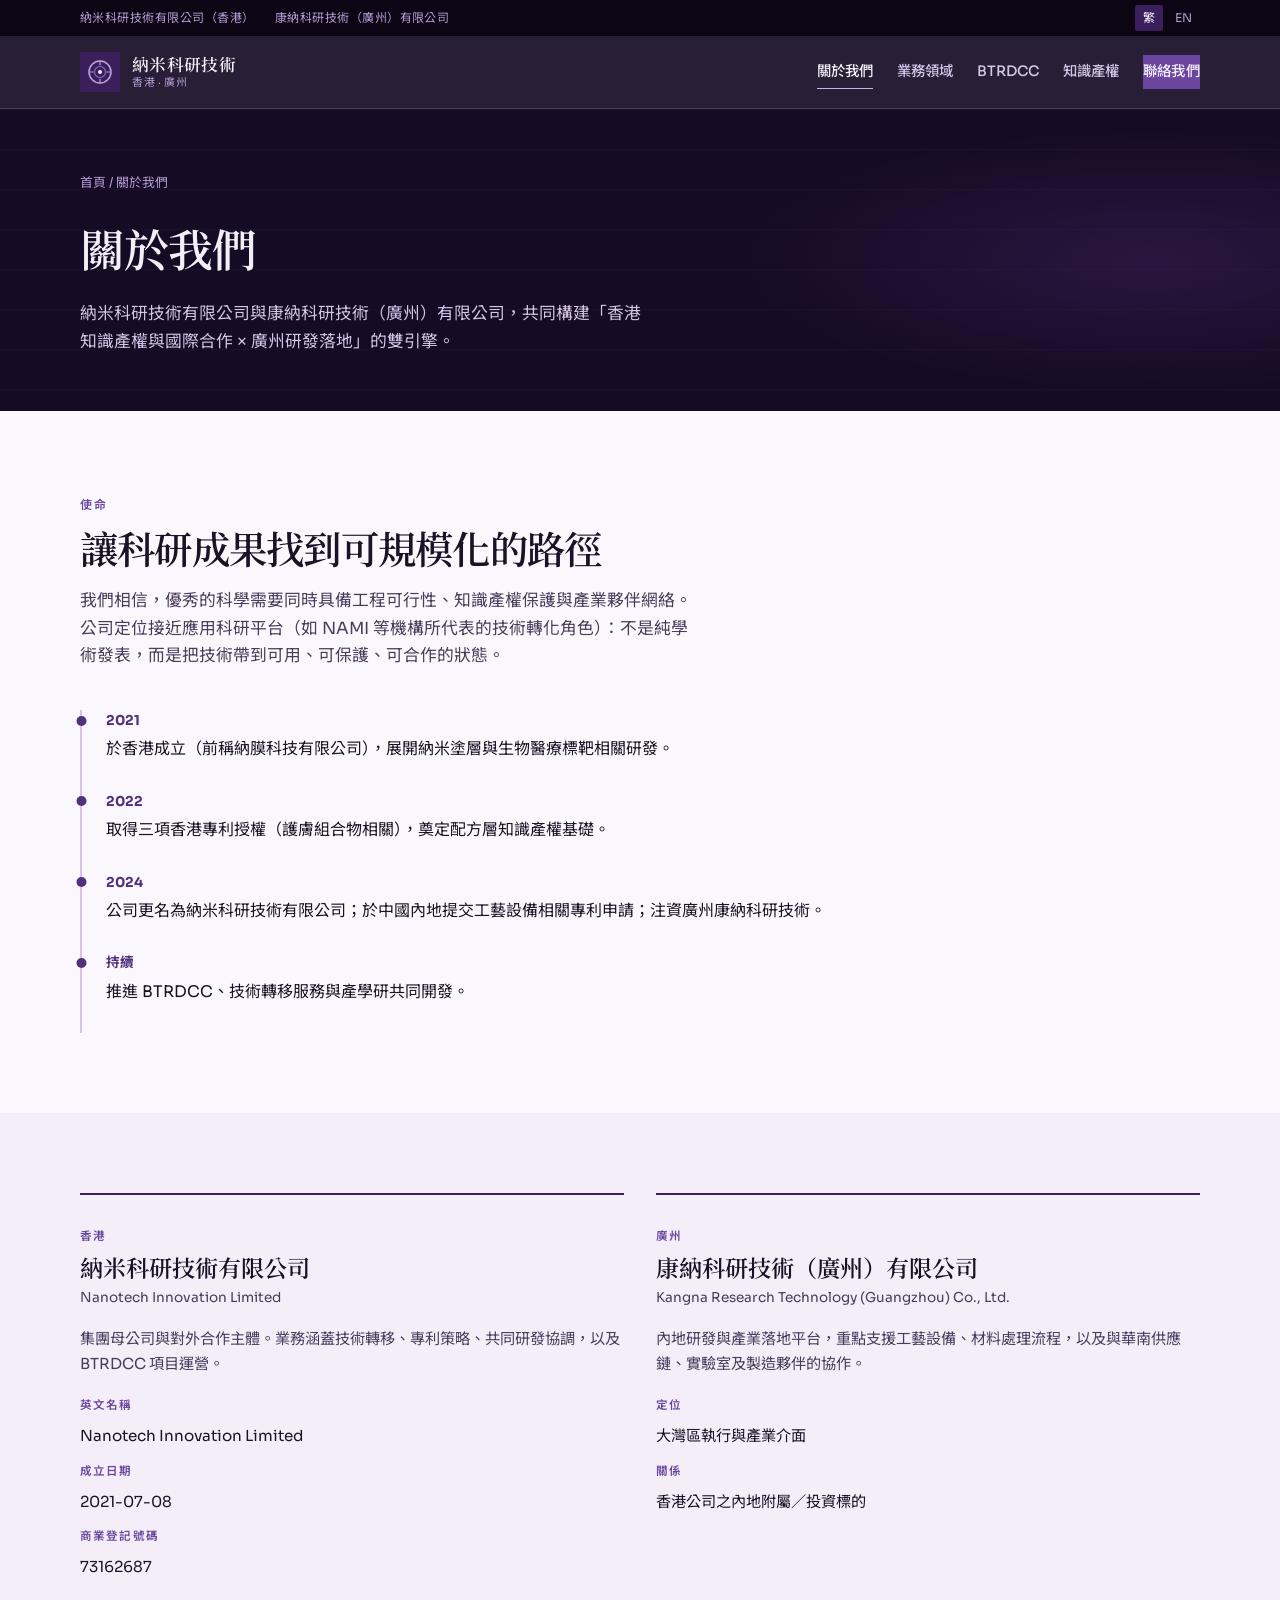
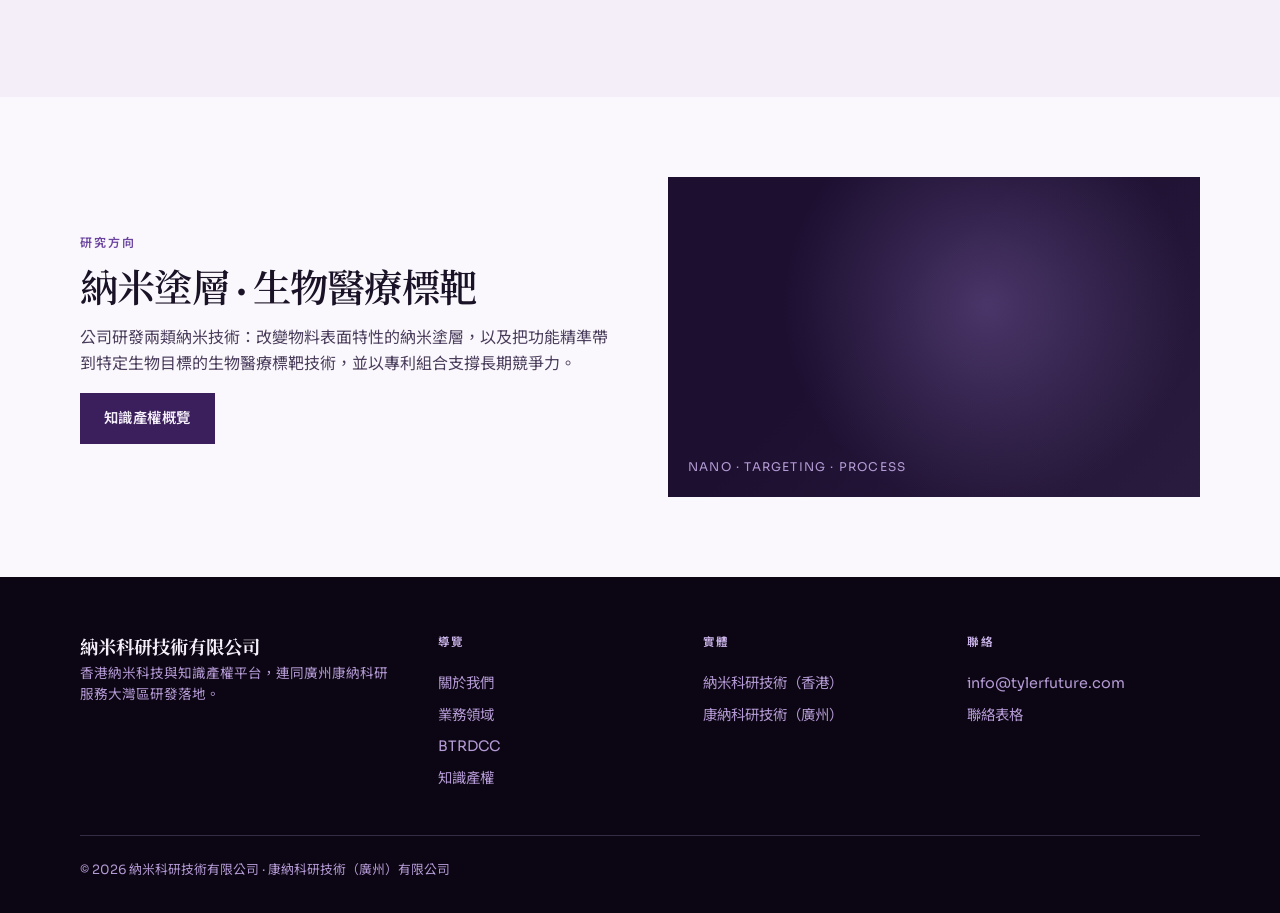
==== nanotech/about.html @ aaf1c3f6 "Add official Nanotech Innovation bilingual company website Deep-purple corporate site for Nanotech I" ====
<!DOCTYPE html>
<html lang="zh-Hant">
<head>
  <meta charset="UTF-8" />
  <meta name="viewport" content="width=device-width, initial-scale=1" />
  <title>關於我們 · 納米科研技術有限公司</title>
  <meta name="description" content="認識納米科研技術有限公司（香港）與康納科研技術（廣州）有限公司。" />
  <link rel="preconnect" href="https://fonts.googleapis.com" />
  <link rel="preconnect" href="https://fonts.gstatic.com" crossorigin />
  <link href="https://fonts.googleapis.com/css2?family=Fraunces:opsz,wght@9..144,500;9..144,600;9..144,700&family=Noto+Sans+TC:wght@400;500;600;700&family=Noto+Serif+TC:wght@500;600;700&family=Sora:wght@400;500;600;700&display=swap" rel="stylesheet" />
  <link rel="stylesheet" href="css/styles.css" />
  <link rel="icon" href="assets/logo.svg" type="image/svg+xml" />
</head>
<body>
  <div class="topbar">
    <div class="container">
      <div class="topbar-entities">
        <span class="zh">納米科研技術有限公司（香港）</span>
        <span class="en">Nanotech Innovation Limited (Hong Kong)</span>
        <span class="zh">康納科研技術（廣州）有限公司</span>
        <span class="en">Kangna Research Technology (Guangzhou) Co., Ltd.</span>
      </div>
      <div class="lang-toggle" role="group" aria-label="Language">
        <button type="button" data-lang="zh-Hant" aria-pressed="true">繁</button>
        <button type="button" data-lang="en" aria-pressed="false">EN</button>
      </div>
    </div>
  </div>

  <header class="site-header">
    <div class="container nav">
      <a class="logo" href="index.html">
        <img class="logo-mark" src="assets/logo.svg" alt="" width="40" height="40" />
        <span class="logo-text">
          <strong class="zh">納米科研技術</strong>
          <strong class="en">Nanotech Innovation</strong>
          <small class="zh">香港 · 廣州</small>
          <small class="en">Hong Kong · Guangzhou</small>
        </span>
      </a>
      <button class="nav-toggle" type="button" aria-expanded="false" aria-label="Menu"><span></span></button>
      <nav class="nav-links" aria-label="Primary">
        <a href="about.html" aria-current="page"><span class="zh">關於我們</span><span class="en">About</span></a>
        <a href="services.html"><span class="zh">業務領域</span><span class="en">Services</span></a>
        <a href="btrdcc.html">BTRDCC</a>
        <a href="patents.html"><span class="zh">知識產權</span><span class="en">IP</span></a>
        <a class="nav-cta" href="contact.html"><span class="zh">聯絡我們</span><span class="en">Contact</span></a>
      </nav>
    </div>
  </header>

  <main>
    <section class="page-hero">
      <div class="container">
        <div class="breadcrumb"><a href="index.html"><span class="zh">首頁</span><span class="en">Home</span></a> / <span class="zh">關於我們</span><span class="en">About</span></div>
        <h1 class="zh">關於我們</h1>
        <h1 class="en">About us</h1>
        <p class="zh">納米科研技術有限公司與康納科研技術（廣州）有限公司，共同構建「香港知識產權與國際合作 × 廣州研發落地」的雙引擎。</p>
        <p class="en">Nanotech Innovation Limited and Kangna Research Technology (Guangzhou) form a dual engine: Hong Kong IP and international collaboration, plus Guangzhou R&amp;D execution.</p>
      </div>
    </section>

    <section class="section">
      <div class="container">
        <div class="section-head reveal">
          <span class="section-label"><span class="zh">使命</span><span class="en">Mission</span></span>
          <h2 class="section-title zh">讓科研成果找到可規模化的路徑</h2>
          <h2 class="section-title en">Give research a scalable path</h2>
          <p class="section-lead zh">我們相信，優秀的科學需要同時具備工程可行性、知識產權保護與產業夥伴網絡。公司定位接近應用科研平台（如 NAMI 等機構所代表的技術轉化角色）：不是純學術發表，而是把技術帶到可用、可保護、可合作的狀態。</p>
          <p class="section-lead en">Great science also needs engineering feasibility, IP protection and industry networks. We operate in the spirit of applied research platforms such as NAMI: not publication alone, but making technology usable, protectable and partner-ready.</p>
        </div>

        <div class="timeline reveal">
          <div class="timeline-item">
            <strong>2021</strong>
            <p class="zh">於香港成立（前稱納膜科技有限公司），展開納米塗層與生物醫療標靶相關研發。</p>
            <p class="en">Incorporated in Hong Kong (formerly Master Masker Technology), beginning nano-coating and biomedical targeting work.</p>
          </div>
          <div class="timeline-item">
            <strong>2022</strong>
            <p class="zh">取得三項香港專利授權（護膚組合物相關），奠定配方層知識產權基礎。</p>
            <p class="en">Three Hong Kong patents granted (skincare compositions), establishing formulation-layer IP.</p>
          </div>
          <div class="timeline-item">
            <strong>2024</strong>
            <p class="zh">公司更名為納米科研技術有限公司；於中國內地提交工藝設備相關專利申請；注資廣州康納科研技術。</p>
            <p class="en">Renamed Nanotech Innovation Limited; filed mainland China process-equipment patents; capitalised Guangzhou Kangna.</p>
          </div>
          <div class="timeline-item">
            <strong><span class="zh">持續</span><span class="en">Ongoing</span></strong>
            <p class="zh">推進 BTRDCC、技術轉移服務與產學研共同開發。</p>
            <p class="en">Advancing BTRDCC, technology-transfer services and industry–academia co-development.</p>
          </div>
        </div>
      </div>
    </section>

    <section class="section section-muted" id="hk">
      <div class="container entities">
        <article class="entity reveal">
          <div class="entity-tag"><span class="zh">香港</span><span class="en">Hong Kong</span></div>
          <h3>納米科研技術有限公司</h3>
          <p class="entity-en">Nanotech Innovation Limited</p>
          <p class="zh">集團母公司與對外合作主體。業務涵蓋技術轉移、專利策略、共同研發協調，以及 BTRDCC 項目運營。</p>
          <p class="en">Parent company and external partnership entity. Covers technology transfer, patent strategy, co-development coordination, and BTRDCC operations.</p>
          <dl>
            <dt><span class="zh">英文名稱</span><span class="en">English name</span></dt>
            <dd>Nanotech Innovation Limited</dd>
            <dt><span class="zh">成立日期</span><span class="en">Incorporated</span></dt>
            <dd>2021-07-08</dd>
            <dt><span class="zh">商業登記號碼</span><span class="en">BRN</span></dt>
            <dd>73162687</dd>
          </dl>
        </article>
        <article class="entity reveal" id="gz">
          <div class="entity-tag"><span class="zh">廣州</span><span class="en">Guangzhou</span></div>
          <h3>康納科研技術（廣州）有限公司</h3>
          <p class="entity-en">Kangna Research Technology (Guangzhou) Co., Ltd.</p>
          <p class="zh">內地研發與產業落地平台，重點支援工藝設備、材料處理流程，以及與華南供應鏈、實驗室及製造夥伴的協作。</p>
          <p class="en">Mainland R&amp;D and industrialisation platform focused on process equipment, materials handling workflows, and collaboration with South China supply chains, labs and manufacturers.</p>
          <dl>
            <dt><span class="zh">定位</span><span class="en">Positioning</span></dt>
            <dd class="zh">大灣區執行與產業介面</dd>
            <dd class="en">Greater Bay Area execution and industry interface</dd>
            <dt><span class="zh">關係</span><span class="en">Relationship</span></dt>
            <dd class="zh">香港公司之內地附屬／投資標的</dd>
            <dd class="en">Mainland affiliate / investment of the Hong Kong company</dd>
          </dl>
        </article>
      </div>
    </section>

    <section class="section">
      <div class="container split">
        <div class="reveal">
          <span class="section-label"><span class="zh">研究方向</span><span class="en">Research directions</span></span>
          <h2 class="section-title zh">納米塗層 · 生物醫療標靶</h2>
          <h2 class="section-title en">Nano-coatings · biomedical targeting</h2>
          <p class="zh" style="color: var(--ink-soft); margin-bottom: 1rem;">公司研發兩類納米技術：改變物料表面特性的納米塗層，以及把功能精準帶到特定生物目標的生物醫療標靶技術，並以專利組合支撐長期競爭力。</p>
          <p class="en" style="color: var(--ink-soft); margin-bottom: 1rem;">We develop two nanotech directions: surface coatings that change material behaviour, and biomedical targeting technologies that deliver function to a specific biological target — backed by a growing patent portfolio.</p>
          <a class="btn btn-dark" href="patents.html"><span class="zh">知識產權概覽</span><span class="en">IP overview</span></a>
        </div>
        <div class="split-visual reveal" aria-hidden="true">
          <span class="visual-label">Nano · Targeting · Process</span>
        </div>
      </div>
    </section>
  </main>

  <footer class="site-footer">
    <div class="container">
      <div class="footer-grid">
        <div class="footer-brand">
          <strong class="zh">納米科研技術有限公司</strong>
          <strong class="en">Nanotech Innovation Limited</strong>
          <p class="zh">香港納米科技與知識產權平台，連同廣州康納科研服務大灣區研發落地。</p>
          <p class="en">A Hong Kong nanotech and IP platform, with Guangzhou Kangna supporting Greater Bay Area R&amp;D execution.</p>
        </div>
        <div class="footer-col">
          <h4><span class="zh">導覽</span><span class="en">Explore</span></h4>
          <a href="about.html"><span class="zh">關於我們</span><span class="en">About</span></a>
          <a href="services.html"><span class="zh">業務領域</span><span class="en">Services</span></a>
          <a href="btrdcc.html">BTRDCC</a>
          <a href="patents.html"><span class="zh">知識產權</span><span class="en">IP</span></a>
        </div>
        <div class="footer-col">
          <h4><span class="zh">實體</span><span class="en">Entities</span></h4>
          <a href="about.html#hk"><span class="zh">納米科研技術（香港）</span><span class="en">Nanotech (HK)</span></a>
          <a href="about.html#gz"><span class="zh">康納科研技術（廣州）</span><span class="en">Kangna (Guangzhou)</span></a>
        </div>
        <div class="footer-col">
          <h4><span class="zh">聯絡</span><span class="en">Contact</span></h4>
          <a href="mailto:info@tylerfuture.com">info@tylerfuture.com</a>
          <a href="contact.html"><span class="zh">聯絡表格</span><span class="en">Enquiry form</span></a>
        </div>
      </div>
      <div class="footer-bottom">
        <span class="zh">© 2026 納米科研技術有限公司 · 康納科研技術（廣州）有限公司</span>
        <span class="en">© 2026 Nanotech Innovation Limited · Kangna Research Technology (Guangzhou) Co., Ltd.</span>
      </div>
    </div>
  </footer>
  <script src="js/main.js"></script>
</body>
</html>
---- nanotech/css/styles.css ----
/* Nanotech Innovation Limited — official site
   Theme: deep purple · professional biotech corporate */

:root {
  --purple-950: #0c0614;
  --purple-900: #160b24;
  --purple-850: #1c0f30;
  --purple-800: #26143f;
  --purple-700: #3a1f5c;
  --purple-600: #52307e;
  --purple-500: #6b45a0;
  --purple-400: #8b6bb8;
  --purple-300: #b49ad4;
  --purple-200: #d4c4e8;
  --lilac: #c9b3e8;
  --mist: #f3eef8;
  --paper: #faf8fc;
  --ink: #1a1226;
  --ink-soft: #4a3d5c;
  --line: rgba(201, 179, 232, 0.22);
  --line-strong: rgba(201, 179, 232, 0.4);
  --glow: rgba(107, 69, 160, 0.45);
  --font-display: "Fraunces", "Noto Serif TC", Georgia, serif;
  --font-sans: "Sora", "Noto Sans TC", system-ui, sans-serif;
  --max: 1120px;
  --nav-h: 72px;
  --ease: cubic-bezier(0.22, 1, 0.36, 1);
}

*,
*::before,
*::after {
  box-sizing: border-box;
  margin: 0;
  padding: 0;
}

html {
  scroll-behavior: smooth;
}

body {
  font-family: var(--font-sans);
  color: var(--ink);
  background: var(--paper);
  line-height: 1.65;
  font-size: 16px;
  -webkit-font-smoothing: antialiased;
  overflow-x: hidden;
}

img {
  max-width: 100%;
  display: block;
}

a {
  color: inherit;
  text-decoration: none;
}

ul {
  list-style: none;
}

button {
  font: inherit;
  border: none;
  background: none;
  cursor: pointer;
}

.container {
  width: min(100% - 2.5rem, var(--max));
  margin-inline: auto;
}

/* —— Language —— */
html[lang="en"] .zh,
html[lang="zh-Hant"] .en {
  display: none;
}

html[lang="en"] .en,
html[lang="zh-Hant"] .zh {
  display: inline;
}

html[lang="en"] p.en,
html[lang="zh-Hant"] p.zh,
html[lang="en"] .block.en,
html[lang="zh-Hant"] .block.zh,
html[lang="en"] li.en,
html[lang="zh-Hant"] li.zh,
html[lang="en"] h1.en,
html[lang="zh-Hant"] h1.zh,
html[lang="en"] h2.en,
html[lang="zh-Hant"] h2.zh,
html[lang="en"] h3.en,
html[lang="zh-Hant"] h3.zh,
html[lang="en"] span.block.en,
html[lang="zh-Hant"] span.block.zh {
  display: block;
}

/* —— Top bar —— */
.topbar {
  background: var(--purple-950);
  color: var(--purple-300);
  font-size: 0.75rem;
  letter-spacing: 0.04em;
}

.topbar .container {
  display: flex;
  justify-content: space-between;
  align-items: center;
  min-height: 36px;
  gap: 1rem;
}

.topbar-entities {
  display: flex;
  flex-wrap: wrap;
  gap: 0.35rem 1.25rem;
}

.lang-toggle {
  display: flex;
  gap: 0.25rem;
  color: var(--purple-300);
}

.lang-toggle button {
  color: var(--purple-300);
  padding: 0.2rem 0.5rem;
  border-radius: 2px;
  transition: color 0.2s, background 0.2s;
}

.lang-toggle button[aria-pressed="true"] {
  color: var(--mist);
  background: var(--purple-700);
}

/* —— Nav —— */
.site-header {
  position: sticky;
  top: 0;
  z-index: 100;
  background: rgba(22, 11, 36, 0.92);
  backdrop-filter: blur(14px);
  border-bottom: 1px solid var(--line);
  transition: background 0.3s var(--ease);
}

.site-header.is-scrolled {
  background: rgba(12, 6, 20, 0.96);
}

.nav {
  display: flex;
  align-items: center;
  justify-content: space-between;
  min-height: var(--nav-h);
  gap: 1.5rem;
}

.logo {
  display: flex;
  align-items: center;
  gap: 0.75rem;
  color: var(--mist);
  flex-shrink: 0;
}

.logo-mark {
  width: 40px;
  height: 40px;
  flex-shrink: 0;
}

.logo-text {
  display: flex;
  flex-direction: column;
  line-height: 1.2;
}

.logo-text strong {
  font-family: var(--font-display);
  font-weight: 600;
  font-size: 1.05rem;
  letter-spacing: 0.02em;
}

.logo-text small {
  font-size: 0.68rem;
  color: var(--purple-300);
  font-weight: 400;
  letter-spacing: 0.06em;
  text-transform: uppercase;
}

.nav-links {
  display: flex;
  align-items: center;
  gap: 0.15rem 1.5rem;
}

.nav-links a {
  color: var(--purple-200);
  font-size: 0.9rem;
  font-weight: 500;
  padding: 0.35rem 0;
  position: relative;
  transition: color 0.2s;
}

.nav-links a::after {
  content: "";
  position: absolute;
  left: 0;
  bottom: 0;
  width: 0;
  height: 1px;
  background: var(--lilac);
  transition: width 0.3s var(--ease);
}

.nav-links a:hover,
.nav-links a[aria-current="page"] {
  color: var(--mist);
}

.nav-links a:hover::after,
.nav-links a[aria-current="page"]::after {
  width: 100%;
}

.nav-cta {
  display: inline-flex;
  align-items: center;
  padding: 0.55rem 1.15rem;
  background: var(--purple-500);
  color: var(--mist) !important;
  font-size: 0.85rem;
  font-weight: 600;
  letter-spacing: 0.02em;
  transition: background 0.25s, transform 0.25s var(--ease);
}

.nav-cta::after {
  display: none !important;
}

.nav-cta:hover {
  background: var(--purple-400);
  transform: translateY(-1px);
}

.nav-toggle {
  display: none;
  width: 44px;
  height: 44px;
  place-items: center;
  color: var(--mist);
}

.nav-toggle span {
  display: block;
  width: 22px;
  height: 2px;
  background: currentColor;
  position: relative;
}

.nav-toggle span::before,
.nav-toggle span::after {
  content: "";
  position: absolute;
  left: 0;
  width: 22px;
  height: 2px;
  background: currentColor;
}

.nav-toggle span::before {
  top: -7px;
}

.nav-toggle span::after {
  top: 7px;
}

/* —— Hero —— */
.hero {
  position: relative;
  min-height: calc(100vh - var(--nav-h) - 36px);
  display: flex;
  align-items: flex-end;
  background: var(--purple-950);
  color: var(--mist);
  overflow: hidden;
  padding: 4rem 0 5rem;
}

.hero-bg {
  position: absolute;
  inset: 0;
  background:
    radial-gradient(ellipse 80% 60% at 70% 20%, rgba(82, 48, 126, 0.55), transparent 55%),
    radial-gradient(ellipse 50% 40% at 15% 80%, rgba(58, 31, 92, 0.5), transparent 50%),
    linear-gradient(165deg, var(--purple-900) 0%, var(--purple-950) 45%, #0a0412 100%);
}

.hero-pattern {
  position: absolute;
  inset: 0;
  opacity: 0.35;
  background-image:
    linear-gradient(rgba(201, 179, 232, 0.06) 1px, transparent 1px),
    linear-gradient(90deg, rgba(201, 179, 232, 0.06) 1px, transparent 1px);
  background-size: 48px 48px;
  mask-image: radial-gradient(ellipse 70% 60% at 60% 40%, black, transparent);
  animation: grid-drift 28s linear infinite;
}

@keyframes grid-drift {
  from {
    transform: translate(0, 0);
  }
  to {
    transform: translate(48px, 48px);
  }
}

.hero-orb {
  position: absolute;
  width: min(52vw, 520px);
  height: min(52vw, 520px);
  right: -5%;
  top: 10%;
  border-radius: 50%;
  background: radial-gradient(circle at 35% 35%, rgba(139, 107, 184, 0.35), rgba(58, 31, 92, 0.15) 45%, transparent 70%);
  filter: blur(2px);
  animation: orb-breathe 8s ease-in-out infinite;
}

@keyframes orb-breathe {
  0%,
  100% {
    transform: scale(1) translate(0, 0);
    opacity: 0.9;
  }
  50% {
    transform: scale(1.06) translate(-2%, 3%);
    opacity: 1;
  }
}

.hero-content {
  position: relative;
  z-index: 1;
  max-width: 720px;
  animation: hero-rise 1s var(--ease) both;
}

@keyframes hero-rise {
  from {
    opacity: 0;
    transform: translateY(28px);
  }
  to {
    opacity: 1;
    transform: translateY(0);
  }
}

.hero-brand {
  font-family: var(--font-display);
  font-size: clamp(2.6rem, 7vw, 4.4rem);
  font-weight: 600;
  line-height: 1.08;
  letter-spacing: -0.02em;
  margin-bottom: 0.35rem;
  color: #fff;
}

.hero-brand-en {
  display: block;
  font-family: var(--font-sans);
  font-size: clamp(0.95rem, 2vw, 1.15rem);
  font-weight: 500;
  letter-spacing: 0.14em;
  text-transform: uppercase;
  color: var(--purple-300);
  margin-bottom: 1.5rem;
}

.hero-headline {
  font-family: var(--font-display);
  font-size: clamp(1.35rem, 3vw, 1.85rem);
  font-weight: 500;
  line-height: 1.35;
  color: var(--lilac);
  margin-bottom: 1rem;
  max-width: 28ch;
}

.hero-lead {
  font-size: 1.05rem;
  color: var(--purple-200);
  max-width: 42ch;
  margin-bottom: 2rem;
}

.hero-actions {
  display: flex;
  flex-wrap: wrap;
  gap: 0.75rem 1rem;
}

.btn {
  display: inline-flex;
  align-items: center;
  justify-content: center;
  gap: 0.5rem;
  padding: 0.85rem 1.5rem;
  font-size: 0.9rem;
  font-weight: 600;
  letter-spacing: 0.03em;
  transition: background 0.25s, color 0.25s, border-color 0.25s, transform 0.25s var(--ease);
}

.btn-primary {
  background: var(--mist);
  color: var(--purple-900);
}

.btn-primary:hover {
  background: #fff;
  transform: translateY(-2px);
}

.btn-ghost {
  border: 1px solid var(--line-strong);
  color: var(--mist);
}

.btn-ghost:hover {
  border-color: var(--lilac);
  background: rgba(201, 179, 232, 0.08);
  transform: translateY(-2px);
}

.btn-dark {
  background: var(--purple-700);
  color: var(--mist);
}

.btn-dark:hover {
  background: var(--purple-600);
  transform: translateY(-2px);
}

/* —— Section primitives —— */
.section {
  padding: 5rem 0;
}

.section-dark {
  background: var(--purple-900);
  color: var(--mist);
}

.section-muted {
  background: var(--mist);
}

.section-label {
  display: inline-block;
  font-size: 0.75rem;
  font-weight: 600;
  letter-spacing: 0.16em;
  text-transform: uppercase;
  color: var(--purple-500);
  margin-bottom: 0.75rem;
}

.section-dark .section-label {
  color: var(--purple-300);
}

.section-title {
  font-family: var(--font-display);
  font-size: clamp(1.75rem, 3.5vw, 2.4rem);
  font-weight: 600;
  line-height: 1.2;
  letter-spacing: -0.02em;
  margin-bottom: 0.85rem;
  max-width: 22ch;
}

.section-lead {
  font-size: 1.05rem;
  color: var(--ink-soft);
  max-width: 52ch;
  margin-bottom: 2.5rem;
}

.section-dark .section-lead {
  color: var(--purple-200);
}

.section-head {
  margin-bottom: 2.5rem;
}

/* —— Business pillars (BGI-like area grid) —— */
.pillars {
  display: grid;
  grid-template-columns: repeat(4, 1fr);
  gap: 0;
  border-top: 1px solid var(--line);
  border-bottom: 1px solid var(--line);
}

.pillar {
  padding: 2rem 1.5rem 2.25rem;
  border-right: 1px solid var(--line);
  transition: background 0.35s var(--ease);
  position: relative;
  overflow: hidden;
}

.pillar:last-child {
  border-right: none;
}

.pillar::before {
  content: "";
  position: absolute;
  left: 0;
  top: 0;
  width: 100%;
  height: 3px;
  background: var(--purple-400);
  transform: scaleX(0);
  transform-origin: left;
  transition: transform 0.4s var(--ease);
}

.pillar:hover {
  background: rgba(58, 31, 92, 0.45);
}

.pillar:hover::before {
  transform: scaleX(1);
}

.pillar-num {
  font-family: var(--font-display);
  font-size: 1.5rem;
  color: var(--purple-400);
  margin-bottom: 1rem;
  font-weight: 500;
}

.pillar h3 {
  font-family: var(--font-display);
  font-size: 1.25rem;
  font-weight: 600;
  margin-bottom: 0.65rem;
  line-height: 1.3;
}

.pillar p {
  font-size: 0.92rem;
  color: var(--purple-200);
  line-height: 1.6;
}

.pillar a.more {
  display: inline-block;
  margin-top: 1.25rem;
  font-size: 0.8rem;
  font-weight: 600;
  letter-spacing: 0.06em;
  color: var(--lilac);
  text-transform: uppercase;
}

.pillar a.more:hover {
  color: #fff;
}

/* —— Dual entities —— */
.entities {
  display: grid;
  grid-template-columns: 1fr 1fr;
  gap: 2rem;
}

.entity {
  padding: 2rem 0;
  border-top: 2px solid var(--purple-700);
}

.entity-tag {
  font-size: 0.72rem;
  font-weight: 600;
  letter-spacing: 0.12em;
  text-transform: uppercase;
  color: var(--purple-500);
  margin-bottom: 0.5rem;
}

.entity h3 {
  font-family: var(--font-display);
  font-size: 1.45rem;
  font-weight: 600;
  margin-bottom: 0.25rem;
  line-height: 1.25;
}

.entity .entity-en {
  font-size: 0.85rem;
  color: var(--ink-soft);
  margin-bottom: 1rem;
}

.entity p {
  color: var(--ink-soft);
  font-size: 0.95rem;
}

.entity dl {
  margin-top: 1.25rem;
  display: grid;
  gap: 0.5rem;
}

.entity dt {
  font-size: 0.72rem;
  letter-spacing: 0.1em;
  text-transform: uppercase;
  color: var(--purple-500);
  font-weight: 600;
}

.entity dd {
  font-size: 0.95rem;
  margin-bottom: 0.35rem;
}

/* —— Feature split —— */
.split {
  display: grid;
  grid-template-columns: 1fr 1fr;
  gap: 3.5rem;
  align-items: center;
}

.split-visual {
  position: relative;
  min-height: 320px;
  background: var(--purple-850);
  overflow: hidden;
}

.split-visual::after {
  content: "";
  position: absolute;
  inset: 0;
  background:
    radial-gradient(circle at 60% 40%, rgba(139, 107, 184, 0.4), transparent 55%),
    linear-gradient(135deg, transparent 40%, rgba(201, 179, 232, 0.08));
}

.split-visual .visual-label {
  position: absolute;
  bottom: 1.25rem;
  left: 1.25rem;
  z-index: 1;
  font-size: 0.75rem;
  letter-spacing: 0.1em;
  text-transform: uppercase;
  color: var(--purple-300);
}

.chain {
  display: grid;
  grid-template-columns: repeat(4, 1fr);
  gap: 0.75rem;
  margin-top: 1.5rem;
}

.chain-step {
  padding: 1rem 0.75rem;
  border-top: 2px solid var(--purple-500);
  background: rgba(246, 242, 250, 0.6);
}

.chain-step strong {
  display: block;
  font-size: 0.8rem;
  letter-spacing: 0.08em;
  text-transform: uppercase;
  color: var(--purple-600);
  margin-bottom: 0.25rem;
}

.chain-step span {
  font-size: 0.9rem;
  font-weight: 500;
}

/* —— Patent list —— */
.patent-groups {
  display: grid;
  gap: 2.5rem;
}

.patent-group h3 {
  font-family: var(--font-display);
  font-size: 1.35rem;
  margin-bottom: 0.35rem;
}

.patent-meta {
  font-size: 0.85rem;
  color: var(--ink-soft);
  margin-bottom: 1.25rem;
}

.patent-list {
  display: grid;
  gap: 0;
  border-top: 1px solid rgba(58, 31, 92, 0.15);
}

.patent-item {
  display: grid;
  grid-template-columns: auto 1fr auto;
  gap: 1rem 1.5rem;
  align-items: baseline;
  padding: 1.15rem 0;
  border-bottom: 1px solid rgba(58, 31, 92, 0.15);
}

.patent-status {
  font-size: 0.7rem;
  font-weight: 700;
  letter-spacing: 0.08em;
  text-transform: uppercase;
  color: var(--purple-600);
  padding: 0.25rem 0.55rem;
  border: 1px solid var(--purple-300);
  white-space: nowrap;
}

.patent-status.pending {
  color: var(--ink-soft);
  border-color: rgba(74, 61, 92, 0.3);
}

.patent-item h4 {
  font-size: 1rem;
  font-weight: 600;
  margin-bottom: 0.2rem;
  line-height: 1.4;
}

.patent-item .patent-en {
  font-size: 0.85rem;
  color: var(--ink-soft);
}

.patent-no {
  font-family: ui-monospace, "SF Mono", Menlo, monospace;
  font-size: 0.8rem;
  color: var(--purple-600);
  white-space: nowrap;
}

/* —— News / spotlight strip —— */
.spotlight-grid {
  display: grid;
  grid-template-columns: 1.4fr 1fr 1fr;
  gap: 1.25rem;
}

.spotlight {
  display: flex;
  flex-direction: column;
  justify-content: flex-end;
  min-height: 240px;
  padding: 1.5rem;
  background: var(--purple-850);
  color: var(--mist);
  position: relative;
  overflow: hidden;
  transition: transform 0.35s var(--ease);
}

.spotlight:first-child {
  min-height: 320px;
  background:
    radial-gradient(ellipse at 30% 20%, rgba(107, 69, 160, 0.5), transparent 50%),
    var(--purple-800);
}

.spotlight:hover {
  transform: translateY(-4px);
}

.spotlight-tag {
  font-size: 0.7rem;
  letter-spacing: 0.12em;
  text-transform: uppercase;
  color: var(--purple-300);
  margin-bottom: 0.75rem;
}

.spotlight h3 {
  font-family: var(--font-display);
  font-size: 1.2rem;
  font-weight: 600;
  line-height: 1.3;
  margin-bottom: 0.5rem;
}

.spotlight p {
  font-size: 0.88rem;
  color: var(--purple-200);
}

/* —— Page hero (inner) —— */
.page-hero {
  background: var(--purple-900);
  color: var(--mist);
  padding: 4rem 0 3.5rem;
  position: relative;
  overflow: hidden;
}

.page-hero::before {
  content: "";
  position: absolute;
  inset: 0;
  background:
    radial-gradient(ellipse 60% 80% at 90% 50%, rgba(82, 48, 126, 0.4), transparent 55%),
    linear-gradient(rgba(201, 179, 232, 0.04) 1px, transparent 1px);
  background-size: auto, 40px 40px;
  opacity: 0.8;
}

.page-hero .container {
  position: relative;
}

.page-hero h1 {
  font-family: var(--font-display);
  font-size: clamp(2rem, 4vw, 2.8rem);
  font-weight: 600;
  letter-spacing: -0.02em;
  margin-bottom: 0.75rem;
}

.page-hero p {
  color: var(--purple-200);
  max-width: 48ch;
  font-size: 1.05rem;
}

.breadcrumb {
  font-size: 0.8rem;
  color: var(--purple-300);
  margin-bottom: 1.25rem;
}

.breadcrumb a:hover {
  color: var(--mist);
}

/* —— Contact —— */
.contact-grid {
  display: grid;
  grid-template-columns: 1fr 1fr;
  gap: 3rem;
}

.contact-block h3 {
  font-family: var(--font-display);
  font-size: 1.35rem;
  margin-bottom: 1rem;
}

.contact-list {
  display: grid;
  gap: 1.25rem;
}

.contact-list dt {
  font-size: 0.72rem;
  letter-spacing: 0.1em;
  text-transform: uppercase;
  color: var(--purple-500);
  font-weight: 600;
  margin-bottom: 0.25rem;
}

.contact-list dd a {
  color: var(--purple-700);
  font-weight: 500;
}

.contact-list dd a:hover {
  color: var(--purple-500);
  text-decoration: underline;
}

.contact-form {
  display: grid;
  gap: 1rem;
}

.contact-form label {
  display: grid;
  gap: 0.35rem;
  font-size: 0.85rem;
  font-weight: 600;
  color: var(--ink-soft);
}

.contact-form input,
.contact-form textarea,
.contact-form select {
  font: inherit;
  padding: 0.75rem 0.9rem;
  border: 1px solid rgba(58, 31, 92, 0.2);
  background: #fff;
  color: var(--ink);
  transition: border-color 0.2s;
}

.contact-form input:focus,
.contact-form textarea:focus,
.contact-form select:focus {
  outline: none;
  border-color: var(--purple-500);
}

.contact-form textarea {
  min-height: 140px;
  resize: vertical;
}

.form-note {
  font-size: 0.8rem;
  color: var(--ink-soft);
  margin-top: 0.5rem;
}

/* —— Footer —— */
.site-footer {
  background: var(--purple-950);
  color: var(--purple-300);
  padding: 3.5rem 0 2rem;
  font-size: 0.9rem;
}

.footer-grid {
  display: grid;
  grid-template-columns: 1.4fr 1fr 1fr 1fr;
  gap: 2rem;
  margin-bottom: 2.5rem;
}

.footer-brand strong {
  display: block;
  font-family: var(--font-display);
  font-size: 1.15rem;
  color: var(--mist);
  margin-bottom: 0.35rem;
}

.footer-brand p {
  font-size: 0.85rem;
  line-height: 1.55;
  max-width: 32ch;
}

.footer-col h4 {
  font-size: 0.72rem;
  letter-spacing: 0.12em;
  text-transform: uppercase;
  color: var(--lilac);
  margin-bottom: 1rem;
  font-weight: 600;
}

.footer-col a {
  display: block;
  padding: 0.25rem 0;
  transition: color 0.2s;
}

.footer-col a:hover {
  color: var(--mist);
}

.footer-bottom {
  border-top: 1px solid var(--line);
  padding-top: 1.5rem;
  display: flex;
  flex-wrap: wrap;
  justify-content: space-between;
  gap: 0.75rem;
  font-size: 0.8rem;
}

.disclaimer {
  font-size: 0.75rem;
  color: var(--purple-400);
  max-width: 70ch;
  margin-top: 1rem;
  line-height: 1.5;
}

/* —— Reveal animations —— */
.reveal {
  opacity: 0;
  transform: translateY(24px);
  transition: opacity 0.7s var(--ease), transform 0.7s var(--ease);
}

.reveal.is-visible {
  opacity: 1;
  transform: translateY(0);
}

/* —— Services detail —— */
.service-blocks {
  display: grid;
  gap: 0;
}

.service-block {
  display: grid;
  grid-template-columns: 120px 1fr;
  gap: 2rem;
  padding: 2.5rem 0;
  border-bottom: 1px solid rgba(58, 31, 92, 0.12);
}

.service-block:first-child {
  border-top: 1px solid rgba(58, 31, 92, 0.12);
}

.service-id {
  font-family: var(--font-display);
  font-size: 2rem;
  color: var(--purple-400);
  font-weight: 500;
}

.service-block h2 {
  font-family: var(--font-display);
  font-size: 1.5rem;
  margin-bottom: 0.75rem;
}

.service-block p {
  color: var(--ink-soft);
  max-width: 58ch;
  margin-bottom: 0.75rem;
}

.service-block ul {
  margin-top: 0.75rem;
}

.service-block li {
  position: relative;
  padding-left: 1.1rem;
  color: var(--ink-soft);
  margin-bottom: 0.4rem;
  font-size: 0.95rem;
}

.service-block li::before {
  content: "";
  position: absolute;
  left: 0;
  top: 0.55em;
  width: 6px;
  height: 6px;
  background: var(--purple-500);
}

/* —— Timeline —— */
.timeline {
  display: grid;
  gap: 0;
  border-left: 2px solid var(--purple-200);
  padding-left: 1.5rem;
  margin-top: 1.5rem;
}

.timeline-item {
  position: relative;
  padding-bottom: 1.75rem;
}

.timeline-item::before {
  content: "";
  position: absolute;
  left: -1.5rem;
  top: 0.35rem;
  width: 10px;
  height: 10px;
  background: var(--purple-600);
  border-radius: 50%;
  transform: translateX(-55%);
}

.timeline-item strong {
  display: block;
  font-size: 0.85rem;
  color: var(--purple-600);
  margin-bottom: 0.25rem;
}

/* —— Responsive —— */
@media (max-width: 960px) {
  .pillars {
    grid-template-columns: 1fr 1fr;
  }

  .pillar:nth-child(2) {
    border-right: none;
  }

  .pillar:nth-child(1),
  .pillar:nth-child(2) {
    border-bottom: 1px solid var(--line);
  }

  .entities,
  .split,
  .contact-grid {
    grid-template-columns: 1fr;
  }

  .spotlight-grid {
    grid-template-columns: 1fr;
  }

  .footer-grid {
    grid-template-columns: 1fr 1fr;
  }

  .patent-item {
    grid-template-columns: auto 1fr;
  }

  .patent-no {
    grid-column: 2;
  }

  .chain {
    grid-template-columns: 1fr 1fr;
  }
}

@media (max-width: 720px) {
  .nav-toggle {
    display: grid;
  }

  .nav-links {
    display: none;
    position: absolute;
    top: 100%;
    left: 0;
    right: 0;
    flex-direction: column;
    align-items: stretch;
    background: var(--purple-950);
    padding: 1rem 1.25rem 1.5rem;
    border-bottom: 1px solid var(--line);
    gap: 0;
  }

  .nav-links.is-open {
    display: flex;
  }

  .nav-links a {
    padding: 0.85rem 0;
    border-bottom: 1px solid var(--line);
  }

  .nav-cta {
    margin-top: 0.75rem;
    justify-content: center;
  }

  .pillars {
    grid-template-columns: 1fr;
  }

  .pillar {
    border-right: none;
    border-bottom: 1px solid var(--line);
  }

  .pillar:last-child {
    border-bottom: none;
  }

  .service-block {
    grid-template-columns: 1fr;
    gap: 0.5rem;
  }

  .footer-grid {
    grid-template-columns: 1fr;
  }

  .hero {
    align-items: center;
    padding: 3.5rem 0 4rem;
  }

  .topbar-entities {
    display: none;
  }
}
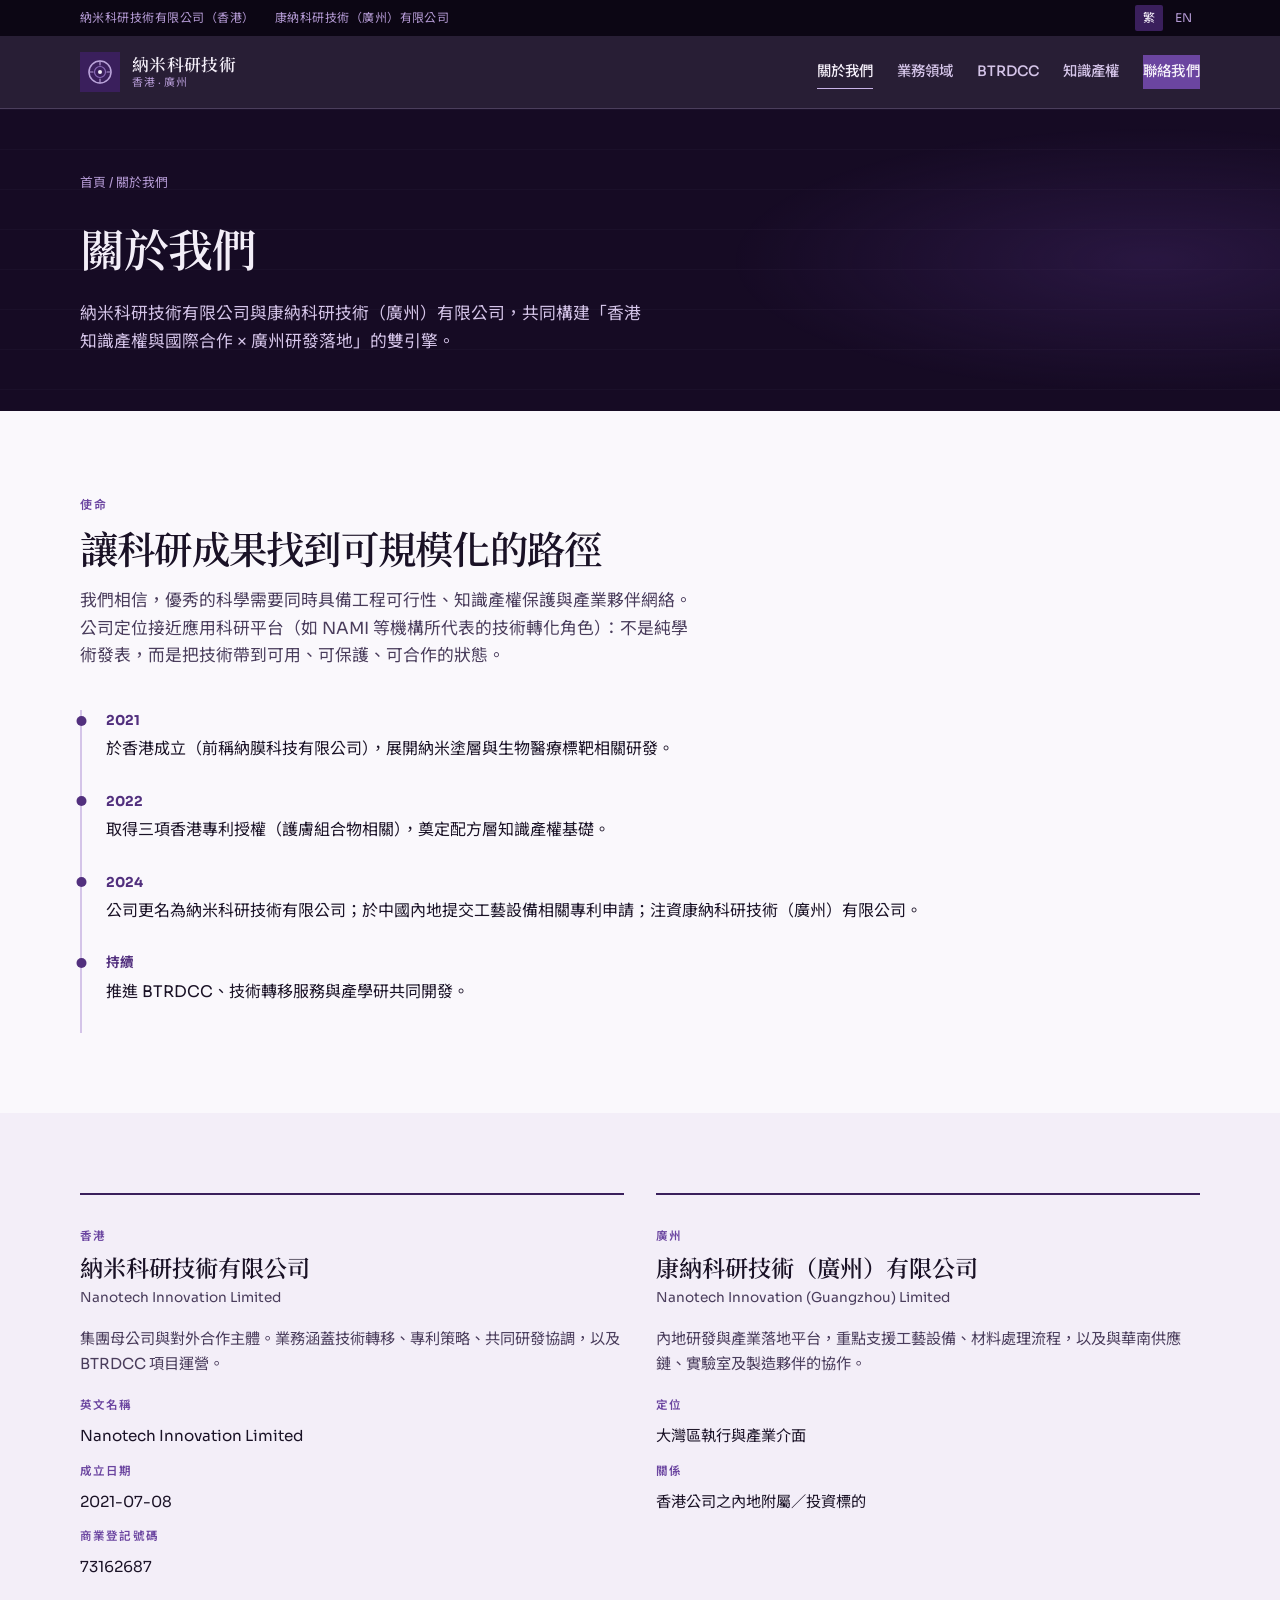
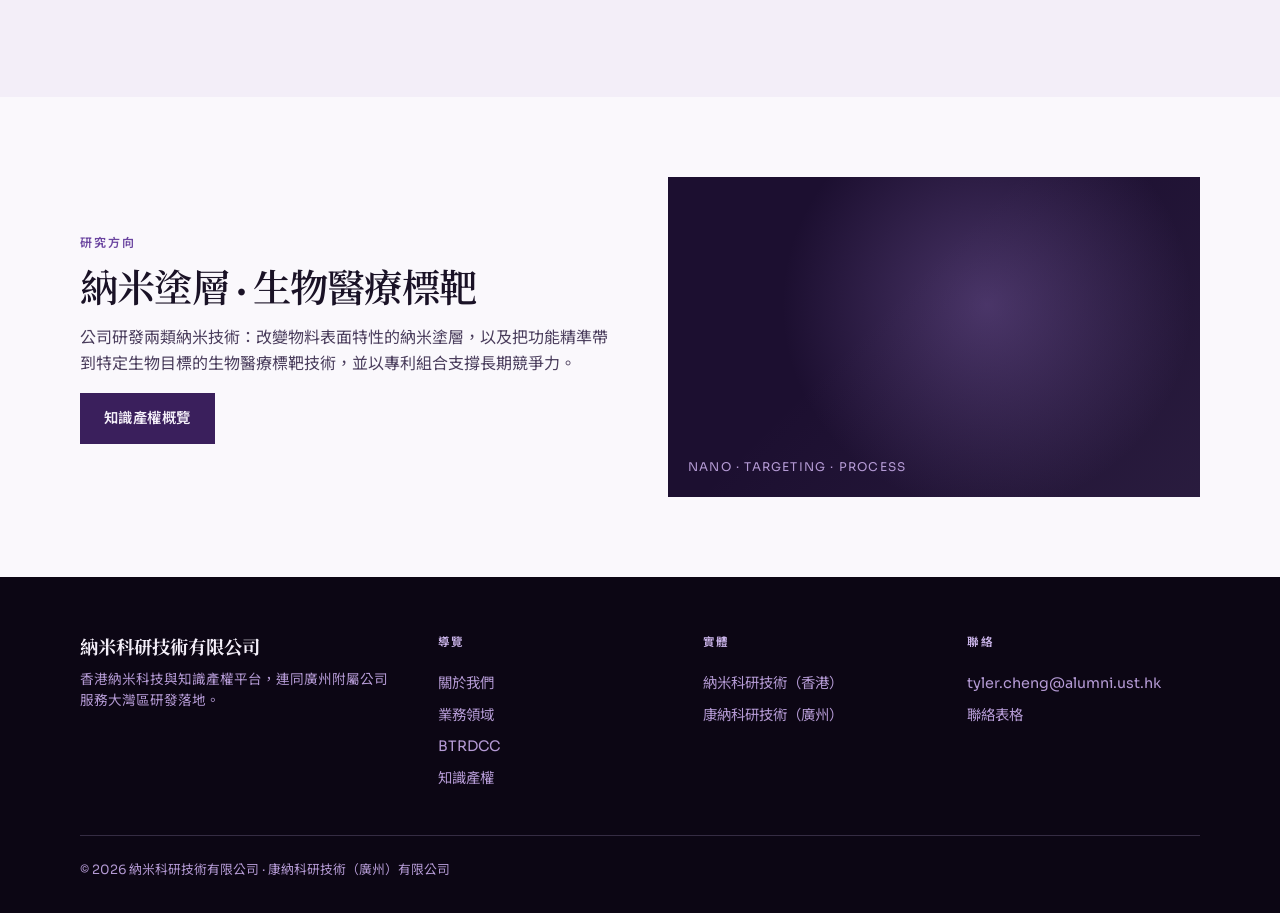
==== commit f520e37e: "Fix Bugbot issues; set Guangzhou English name and alumni email - Progressive-enhancement reveals + l" ====
--- a/nanotech/about.html
+++ b/nanotech/about.html
@@ -2,6 +2,14 @@
 <html lang="zh-Hant">
 <head>
   <meta charset="UTF-8" />
+  <script>
+    (function () {
+      try {
+        var lang = localStorage.getItem("nanotech-lang");
+        if (lang === "en" || lang === "zh-Hant") document.documentElement.lang = lang;
+      } catch (e) {}
+    })();
+  </script>
   <meta name="viewport" content="width=device-width, initial-scale=1" />
   <title>關於我們 · 納米科研技術有限公司</title>
   <meta name="description" content="認識納米科研技術有限公司（香港）與康納科研技術（廣州）有限公司。" />
@@ -18,7 +26,7 @@
         <span class="zh">納米科研技術有限公司（香港）</span>
         <span class="en">Nanotech Innovation Limited (Hong Kong)</span>
         <span class="zh">康納科研技術（廣州）有限公司</span>
-        <span class="en">Kangna Research Technology (Guangzhou) Co., Ltd.</span>
+        <span class="en">Nanotech Innovation (Guangzhou) Limited</span>
       </div>
       <div class="lang-toggle" role="group" aria-label="Language">
         <button type="button" data-lang="zh-Hant" aria-pressed="true">繁</button>
@@ -56,7 +64,7 @@
         <h1 class="zh">關於我們</h1>
         <h1 class="en">About us</h1>
         <p class="zh">納米科研技術有限公司與康納科研技術（廣州）有限公司，共同構建「香港知識產權與國際合作 × 廣州研發落地」的雙引擎。</p>
-        <p class="en">Nanotech Innovation Limited and Kangna Research Technology (Guangzhou) form a dual engine: Hong Kong IP and international collaboration, plus Guangzhou R&amp;D execution.</p>
+        <p class="en">Nanotech Innovation Limited and Nanotech Innovation (Guangzhou) Limited form a dual engine: Hong Kong IP and international collaboration, plus Guangzhou R&amp;D execution.</p>
       </div>
     </section>
 
@@ -83,8 +91,8 @@
           </div>
           <div class="timeline-item">
             <strong>2024</strong>
-            <p class="zh">公司更名為納米科研技術有限公司；於中國內地提交工藝設備相關專利申請；注資廣州康納科研技術。</p>
-            <p class="en">Renamed Nanotech Innovation Limited; filed mainland China process-equipment patents; capitalised Guangzhou Kangna.</p>
+            <p class="zh">公司更名為納米科研技術有限公司；於中國內地提交工藝設備相關專利申請；注資康納科研技術（廣州）有限公司。</p>
+            <p class="en">Renamed Nanotech Innovation Limited; filed mainland China process-equipment patents; capitalised Nanotech Innovation (Guangzhou).</p>
           </div>
           <div class="timeline-item">
             <strong><span class="zh">持續</span><span class="en">Ongoing</span></strong>
@@ -115,7 +123,7 @@
         <article class="entity reveal" id="gz">
           <div class="entity-tag"><span class="zh">廣州</span><span class="en">Guangzhou</span></div>
           <h3>康納科研技術（廣州）有限公司</h3>
-          <p class="entity-en">Kangna Research Technology (Guangzhou) Co., Ltd.</p>
+          <p class="entity-en">Nanotech Innovation (Guangzhou) Limited</p>
           <p class="zh">內地研發與產業落地平台，重點支援工藝設備、材料處理流程，以及與華南供應鏈、實驗室及製造夥伴的協作。</p>
           <p class="en">Mainland R&amp;D and industrialisation platform focused on process equipment, materials handling workflows, and collaboration with South China supply chains, labs and manufacturers.</p>
           <dl>
@@ -153,8 +161,8 @@
         <div class="footer-brand">
           <strong class="zh">納米科研技術有限公司</strong>
           <strong class="en">Nanotech Innovation Limited</strong>
-          <p class="zh">香港納米科技與知識產權平台，連同廣州康納科研服務大灣區研發落地。</p>
-          <p class="en">A Hong Kong nanotech and IP platform, with Guangzhou Kangna supporting Greater Bay Area R&amp;D execution.</p>
+          <p class="zh">香港納米科技與知識產權平台，連同廣州附屬公司服務大灣區研發落地。</p>
+          <p class="en">A Hong Kong nanotech and IP platform, with Nanotech Innovation (Guangzhou) supporting Greater Bay Area R&amp;D execution.</p>
         </div>
         <div class="footer-col">
           <h4><span class="zh">導覽</span><span class="en">Explore</span></h4>
@@ -166,17 +174,17 @@
         <div class="footer-col">
           <h4><span class="zh">實體</span><span class="en">Entities</span></h4>
           <a href="about.html#hk"><span class="zh">納米科研技術（香港）</span><span class="en">Nanotech (HK)</span></a>
-          <a href="about.html#gz"><span class="zh">康納科研技術（廣州）</span><span class="en">Kangna (Guangzhou)</span></a>
+          <a href="about.html#gz"><span class="zh">康納科研技術（廣州）</span><span class="en">Nanotech (Guangzhou)</span></a>
         </div>
         <div class="footer-col">
           <h4><span class="zh">聯絡</span><span class="en">Contact</span></h4>
-          <a href="mailto:info@tylerfuture.com">info@tylerfuture.com</a>
+          <a href="mailto:tyler.cheng@alumni.ust.hk">tyler.cheng@alumni.ust.hk</a>
           <a href="contact.html"><span class="zh">聯絡表格</span><span class="en">Enquiry form</span></a>
         </div>
       </div>
       <div class="footer-bottom">
         <span class="zh">© 2026 納米科研技術有限公司 · 康納科研技術（廣州）有限公司</span>
-        <span class="en">© 2026 Nanotech Innovation Limited · Kangna Research Technology (Guangzhou) Co., Ltd.</span>
+        <span class="en">© 2026 Nanotech Innovation Limited · Nanotech Innovation (Guangzhou) Limited</span>
       </div>
     </div>
   </footer>
--- a/nanotech/css/styles.css
+++ b/nanotech/css/styles.css
@@ -37,6 +37,7 @@
 
 html {
   scroll-behavior: smooth;
+  scroll-padding-top: calc(var(--nav-h) + 36px + 1rem);
 }
 
 body {
@@ -75,32 +76,12 @@
   margin-inline: auto;
 }
 
-/* —— Language —— */
+/* —— Language ——
+   Only hide the inactive locale; do not force display on the active one
+   so component rules (e.g. .hero-brand-en { display: block }) still apply. */
 html[lang="en"] .zh,
 html[lang="zh-Hant"] .en {
-  display: none;
-}
-
-html[lang="en"] .en,
-html[lang="zh-Hant"] .zh {
-  display: inline;
-}
-
-html[lang="en"] p.en,
-html[lang="zh-Hant"] p.zh,
-html[lang="en"] .block.en,
-html[lang="zh-Hant"] .block.zh,
-html[lang="en"] li.en,
-html[lang="zh-Hant"] li.zh,
-html[lang="en"] h1.en,
-html[lang="zh-Hant"] h1.zh,
-html[lang="en"] h2.en,
-html[lang="zh-Hant"] h2.zh,
-html[lang="en"] h3.en,
-html[lang="zh-Hant"] h3.zh,
-html[lang="en"] span.block.en,
-html[lang="zh-Hant"] span.block.zh {
-  display: block;
+  display: none !important;
 }
 
 /* —— Top bar —— */
@@ -1028,14 +1009,16 @@
   line-height: 1.5;
 }
 
-/* —— Reveal animations —— */
-.reveal {
+/* —— Reveal animations ——
+   Progressive enhancement: only hide when JS marked <html class="js">.
+   Without JS (or if main.js aborts early), content stays visible. */
+html.js .reveal {
   opacity: 0;
   transform: translateY(24px);
   transition: opacity 0.7s var(--ease), transform 0.7s var(--ease);
 }
 
-.reveal.is-visible {
+html.js .reveal.is-visible {
   opacity: 1;
   transform: translateY(0);
 }
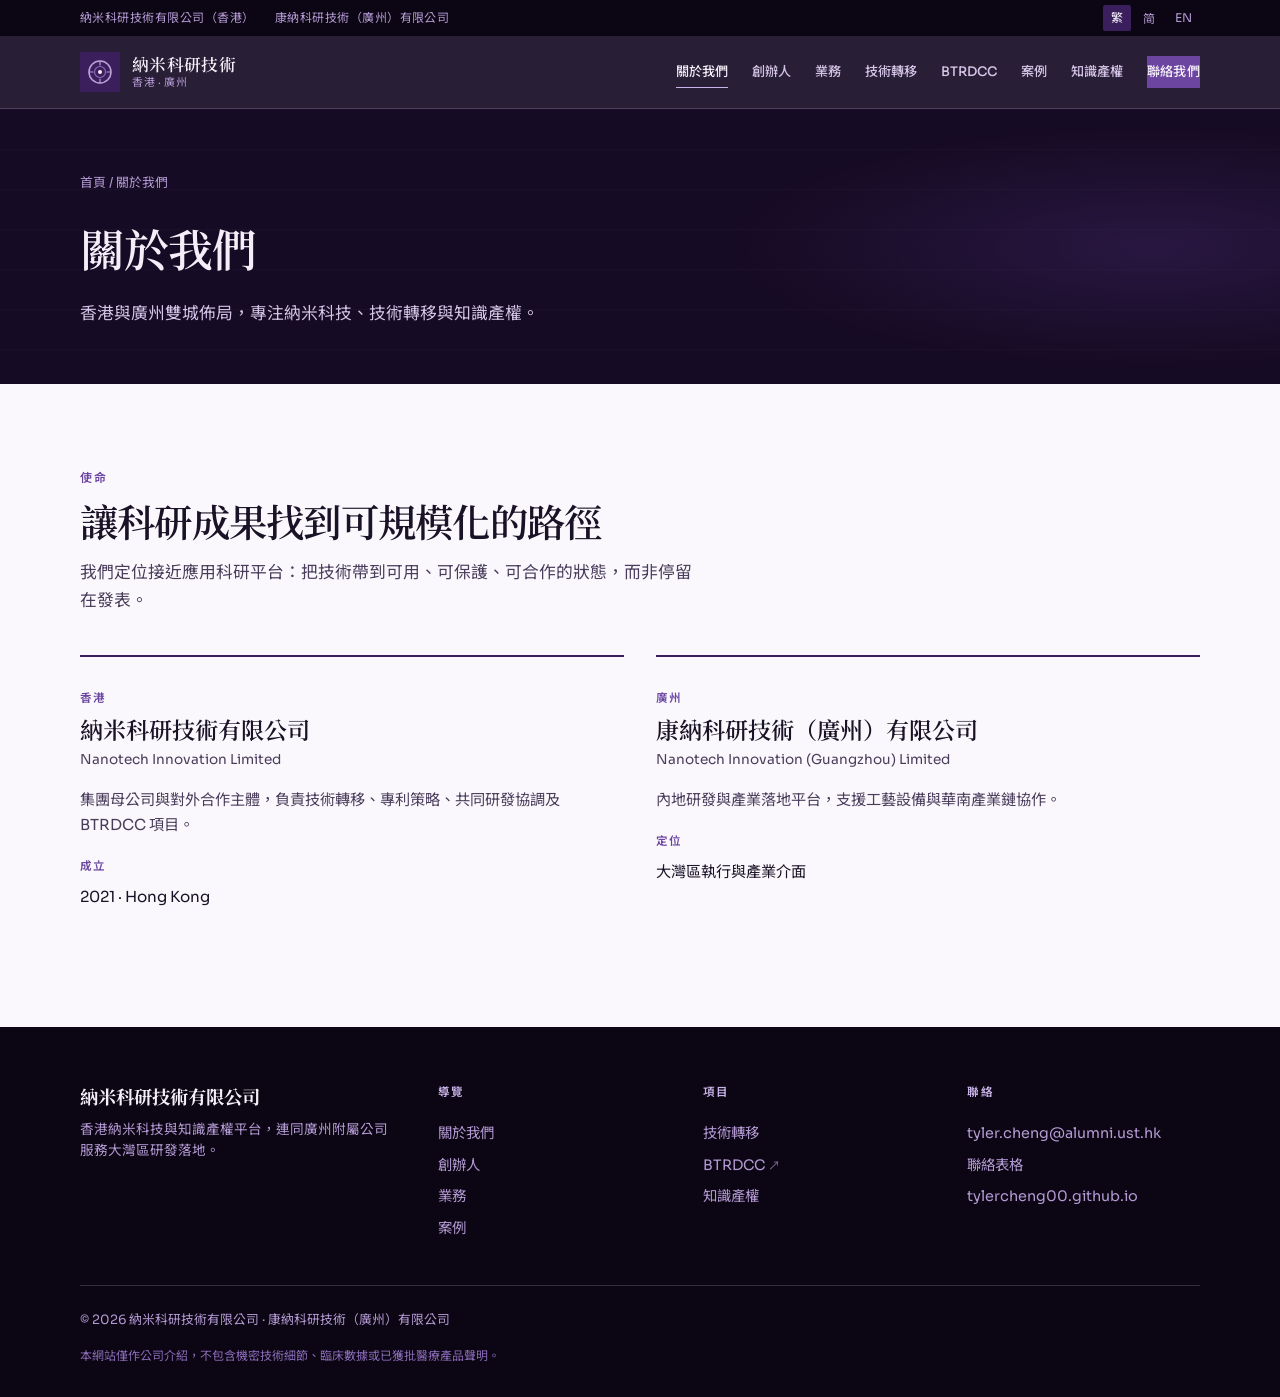
==== commit 6fc6f704: "Redesign Nanotech site: more pages, 简中, founder, animations Lean homepage with separate pages for fo" ====
--- a/nanotech/about.html
+++ b/nanotech/about.html
@@ -6,16 +6,16 @@
     (function () {
       try {
         var lang = localStorage.getItem("nanotech-lang");
-        if (lang === "en" || lang === "zh-Hant") document.documentElement.lang = lang;
+        if (lang === "en" || lang === "zh-Hant" || lang === "zh-Hans") document.documentElement.lang = lang;
       } catch (e) {}
     })();
   </script>
   <meta name="viewport" content="width=device-width, initial-scale=1" />
-  <title>關於我們 · 納米科研技術有限公司</title>
-  <meta name="description" content="認識納米科研技術有限公司（香港）與康納科研技術（廣州）有限公司。" />
+  <title>關於我們 · Nanotech Innovation</title>
+  <meta name="description" content="關於納米科研技術有限公司" />
   <link rel="preconnect" href="https://fonts.googleapis.com" />
   <link rel="preconnect" href="https://fonts.gstatic.com" crossorigin />
-  <link href="https://fonts.googleapis.com/css2?family=Fraunces:opsz,wght@9..144,500;9..144,600;9..144,700&family=Noto+Sans+TC:wght@400;500;600;700&family=Noto+Serif+TC:wght@500;600;700&family=Sora:wght@400;500;600;700&display=swap" rel="stylesheet" />
+  <link href="https://fonts.googleapis.com/css2?family=Fraunces:opsz,wght@9..144,500;9..144,600;9..144,700&family=Noto+Sans+SC:wght@400;500;600;700&family=Noto+Sans+TC:wght@400;500;600;700&family=Noto+Serif+TC:wght@500;600;700&family=Sora:wght@400;500;600;700&display=swap" rel="stylesheet" />
   <link rel="stylesheet" href="css/styles.css" />
   <link rel="icon" href="assets/logo.svg" type="image/svg+xml" />
 </head>
@@ -23,13 +23,16 @@
   <div class="topbar">
     <div class="container">
       <div class="topbar-entities">
-        <span class="zh">納米科研技術有限公司（香港）</span>
+        <span class="zh-hant">納米科研技術有限公司（香港）</span>
+        <span class="zh-hans">纳米科研技术有限公司（香港）</span>
         <span class="en">Nanotech Innovation Limited (Hong Kong)</span>
-        <span class="zh">康納科研技術（廣州）有限公司</span>
+        <span class="zh-hant">康納科研技術（廣州）有限公司</span>
+        <span class="zh-hans">康纳科研技术（广州）有限公司</span>
         <span class="en">Nanotech Innovation (Guangzhou) Limited</span>
       </div>
       <div class="lang-toggle" role="group" aria-label="Language">
         <button type="button" data-lang="zh-Hant" aria-pressed="true">繁</button>
+        <button type="button" data-lang="zh-Hans" aria-pressed="false">简</button>
         <button type="button" data-lang="en" aria-pressed="false">EN</button>
       </div>
     </div>
@@ -40,152 +43,128 @@
       <a class="logo" href="index.html">
         <img class="logo-mark" src="assets/logo.svg" alt="" width="40" height="40" />
         <span class="logo-text">
-          <strong class="zh">納米科研技術</strong>
+          <strong class="zh-hant">納米科研技術</strong>
+          <strong class="zh-hans">纳米科研技术</strong>
           <strong class="en">Nanotech Innovation</strong>
-          <small class="zh">香港 · 廣州</small>
+          <small class="zh-hant">香港 · 廣州</small>
+          <small class="zh-hans">香港 · 广州</small>
           <small class="en">Hong Kong · Guangzhou</small>
         </span>
       </a>
       <button class="nav-toggle" type="button" aria-expanded="false" aria-label="Menu"><span></span></button>
       <nav class="nav-links" aria-label="Primary">
-        <a href="about.html" aria-current="page"><span class="zh">關於我們</span><span class="en">About</span></a>
-        <a href="services.html"><span class="zh">業務領域</span><span class="en">Services</span></a>
+        <a href="about.html" aria-current="page"><span class="zh-hant">關於我們</span><span class="zh-hans">关于我们</span><span class="en">About</span></a>
+        <a href="founder.html"><span class="zh-hant">創辦人</span><span class="zh-hans">创办人</span><span class="en">Founder</span></a>
+        <a href="services.html"><span class="zh-hant">業務</span><span class="zh-hans">业务</span><span class="en">Services</span></a>
+        <a href="technology-transfer.html"><span class="zh-hant">技術轉移</span><span class="zh-hans">技术转移</span><span class="en">Tech transfer</span></a>
         <a href="btrdcc.html">BTRDCC</a>
-        <a href="patents.html"><span class="zh">知識產權</span><span class="en">IP</span></a>
-        <a class="nav-cta" href="contact.html"><span class="zh">聯絡我們</span><span class="en">Contact</span></a>
+        <a href="case-study.html"><span class="zh-hant">案例</span><span class="zh-hans">案例</span><span class="en">Case study</span></a>
+        <a href="patents.html"><span class="zh-hant">知識產權</span><span class="zh-hans">知识产权</span><span class="en">IP</span></a>
+        <a class="nav-cta" href="contact.html"><span class="zh-hant">聯絡我們</span><span class="zh-hans">联系我们</span><span class="en">Contact</span></a>
       </nav>
     </div>
   </header>
 
   <main>
+
     <section class="page-hero">
       <div class="container">
-        <div class="breadcrumb"><a href="index.html"><span class="zh">首頁</span><span class="en">Home</span></a> / <span class="zh">關於我們</span><span class="en">About</span></div>
-        <h1 class="zh">關於我們</h1>
+        <div class="breadcrumb"><a href="index.html"><span class="zh-hant">首頁</span><span class="zh-hans">首页</span><span class="en">Home</span></a> / <span class="zh-hant">關於我們</span><span class="zh-hans">关于我们</span><span class="en">About</span></div>
+        <h1 class="zh-hant">關於我們</h1>
+        <h1 class="zh-hans">关于我们</h1>
         <h1 class="en">About us</h1>
-        <p class="zh">納米科研技術有限公司與康納科研技術（廣州）有限公司，共同構建「香港知識產權與國際合作 × 廣州研發落地」的雙引擎。</p>
-        <p class="en">Nanotech Innovation Limited and Nanotech Innovation (Guangzhou) Limited form a dual engine: Hong Kong IP and international collaboration, plus Guangzhou R&amp;D execution.</p>
+        <p class="zh-hant">香港與廣州雙城佈局，專注納米科技、技術轉移與知識產權。</p>
+        <p class="zh-hans">香港与广州双城布局，专注纳米科技、技术转移与知识产权。</p>
+        <p class="en">A Hong Kong–Guangzhou footprint focused on nanotech, technology transfer and IP.</p>
       </div>
     </section>
-
     <section class="section">
       <div class="container">
         <div class="section-head reveal">
-          <span class="section-label"><span class="zh">使命</span><span class="en">Mission</span></span>
-          <h2 class="section-title zh">讓科研成果找到可規模化的路徑</h2>
+          <span class="section-label"><span class="zh-hant">使命</span><span class="zh-hans">使命</span><span class="en">Mission</span></span>
+          <h2 class="section-title zh-hant">讓科研成果找到可規模化的路徑</h2>
+          <h2 class="section-title zh-hans">让科研成果找到可规模化的路径</h2>
           <h2 class="section-title en">Give research a scalable path</h2>
-          <p class="section-lead zh">我們相信，優秀的科學需要同時具備工程可行性、知識產權保護與產業夥伴網絡。公司定位接近應用科研平台（如 NAMI 等機構所代表的技術轉化角色）：不是純學術發表，而是把技術帶到可用、可保護、可合作的狀態。</p>
-          <p class="section-lead en">Great science also needs engineering feasibility, IP protection and industry networks. We operate in the spirit of applied research platforms such as NAMI: not publication alone, but making technology usable, protectable and partner-ready.</p>
+          <p class="section-lead zh-hant">我們定位接近應用科研平台：把技術帶到可用、可保護、可合作的狀態，而非停留在發表。</p>
+          <p class="section-lead zh-hans">我们定位接近应用科研平台：把技术带到可用、可保护、可合作的状态，而非停留在发表。</p>
+          <p class="section-lead en">Like applied research platforms, we make technology usable, protectable and partner-ready — not publication alone.</p>
         </div>
-
-        <div class="timeline reveal">
-          <div class="timeline-item">
-            <strong>2021</strong>
-            <p class="zh">於香港成立（前稱納膜科技有限公司），展開納米塗層與生物醫療標靶相關研發。</p>
-            <p class="en">Incorporated in Hong Kong (formerly Master Masker Technology), beginning nano-coating and biomedical targeting work.</p>
-          </div>
-          <div class="timeline-item">
-            <strong>2022</strong>
-            <p class="zh">取得三項香港專利授權（護膚組合物相關），奠定配方層知識產權基礎。</p>
-            <p class="en">Three Hong Kong patents granted (skincare compositions), establishing formulation-layer IP.</p>
-          </div>
-          <div class="timeline-item">
-            <strong>2024</strong>
-            <p class="zh">公司更名為納米科研技術有限公司；於中國內地提交工藝設備相關專利申請；注資康納科研技術（廣州）有限公司。</p>
-            <p class="en">Renamed Nanotech Innovation Limited; filed mainland China process-equipment patents; capitalised Nanotech Innovation (Guangzhou).</p>
-          </div>
-          <div class="timeline-item">
-            <strong><span class="zh">持續</span><span class="en">Ongoing</span></strong>
-            <p class="zh">推進 BTRDCC、技術轉移服務與產學研共同開發。</p>
-            <p class="en">Advancing BTRDCC, technology-transfer services and industry–academia co-development.</p>
-          </div>
+        <div class="entities">
+          <article class="entity reveal" id="hk">
+            <div class="entity-tag"><span class="zh-hant">香港</span><span class="zh-hans">香港</span><span class="en">Hong Kong</span></div>
+            <h3 class="zh-hant">納米科研技術有限公司</h3>
+            <h3 class="zh-hans">纳米科研技术有限公司</h3>
+            <h3 class="en">Nanotech Innovation Limited</h3>
+            <p class="entity-en">Nanotech Innovation Limited</p>
+            <p class="zh-hant">集團母公司與對外合作主體，負責技術轉移、專利策略、共同研發協調及 BTRDCC 項目。</p>
+            <p class="zh-hans">集团母公司与对外合作主体，负责技术转移、专利策略、共同研发协调及 BTRDCC 项目。</p>
+            <p class="en">Parent company for technology transfer, patent strategy, co-development and BTRDCC.</p>
+            <dl>
+              <dt><span class="zh-hant">成立</span><span class="zh-hans">成立</span><span class="en">Founded</span></dt>
+              <dd>2021 · Hong Kong</dd>
+            </dl>
+          </article>
+          <article class="entity reveal" id="gz">
+            <div class="entity-tag"><span class="zh-hant">廣州</span><span class="zh-hans">广州</span><span class="en">Guangzhou</span></div>
+            <h3 class="zh-hant">康納科研技術（廣州）有限公司</h3>
+            <h3 class="zh-hans">康纳科研技术（广州）有限公司</h3>
+            <h3 class="en">Nanotech Innovation (Guangzhou) Limited</h3>
+            <p class="entity-en">Nanotech Innovation (Guangzhou) Limited</p>
+            <p class="zh-hant">內地研發與產業落地平台，支援工藝設備與華南產業鏈協作。</p>
+            <p class="zh-hans">内地研发与产业落地平台，支援工艺设备与华南产业链协作。</p>
+            <p class="en">Mainland R&amp;D and industrialisation platform for process know-how and South China partnerships.</p>
+            <dl>
+              <dt><span class="zh-hant">定位</span><span class="zh-hans">定位</span><span class="en">Role</span></dt>
+              <dd class="zh-hant">大灣區執行與產業介面</dd>
+              <dd class="zh-hans">大湾区执行与产业界面</dd>
+              <dd class="en">Greater Bay Area execution interface</dd>
+            </dl>
+          </article>
         </div>
       </div>
     </section>
 
-    <section class="section section-muted" id="hk">
-      <div class="container entities">
-        <article class="entity reveal">
-          <div class="entity-tag"><span class="zh">香港</span><span class="en">Hong Kong</span></div>
-          <h3>納米科研技術有限公司</h3>
-          <p class="entity-en">Nanotech Innovation Limited</p>
-          <p class="zh">集團母公司與對外合作主體。業務涵蓋技術轉移、專利策略、共同研發協調，以及 BTRDCC 項目運營。</p>
-          <p class="en">Parent company and external partnership entity. Covers technology transfer, patent strategy, co-development coordination, and BTRDCC operations.</p>
-          <dl>
-            <dt><span class="zh">英文名稱</span><span class="en">English name</span></dt>
-            <dd>Nanotech Innovation Limited</dd>
-            <dt><span class="zh">成立日期</span><span class="en">Incorporated</span></dt>
-            <dd>2021-07-08</dd>
-            <dt><span class="zh">商業登記號碼</span><span class="en">BRN</span></dt>
-            <dd>73162687</dd>
-          </dl>
-        </article>
-        <article class="entity reveal" id="gz">
-          <div class="entity-tag"><span class="zh">廣州</span><span class="en">Guangzhou</span></div>
-          <h3>康納科研技術（廣州）有限公司</h3>
-          <p class="entity-en">Nanotech Innovation (Guangzhou) Limited</p>
-          <p class="zh">內地研發與產業落地平台，重點支援工藝設備、材料處理流程，以及與華南供應鏈、實驗室及製造夥伴的協作。</p>
-          <p class="en">Mainland R&amp;D and industrialisation platform focused on process equipment, materials handling workflows, and collaboration with South China supply chains, labs and manufacturers.</p>
-          <dl>
-            <dt><span class="zh">定位</span><span class="en">Positioning</span></dt>
-            <dd class="zh">大灣區執行與產業介面</dd>
-            <dd class="en">Greater Bay Area execution and industry interface</dd>
-            <dt><span class="zh">關係</span><span class="en">Relationship</span></dt>
-            <dd class="zh">香港公司之內地附屬／投資標的</dd>
-            <dd class="en">Mainland affiliate / investment of the Hong Kong company</dd>
-          </dl>
-        </article>
-      </div>
-    </section>
-
-    <section class="section">
-      <div class="container split">
-        <div class="reveal">
-          <span class="section-label"><span class="zh">研究方向</span><span class="en">Research directions</span></span>
-          <h2 class="section-title zh">納米塗層 · 生物醫療標靶</h2>
-          <h2 class="section-title en">Nano-coatings · biomedical targeting</h2>
-          <p class="zh" style="color: var(--ink-soft); margin-bottom: 1rem;">公司研發兩類納米技術：改變物料表面特性的納米塗層，以及把功能精準帶到特定生物目標的生物醫療標靶技術，並以專利組合支撐長期競爭力。</p>
-          <p class="en" style="color: var(--ink-soft); margin-bottom: 1rem;">We develop two nanotech directions: surface coatings that change material behaviour, and biomedical targeting technologies that deliver function to a specific biological target — backed by a growing patent portfolio.</p>
-          <a class="btn btn-dark" href="patents.html"><span class="zh">知識產權概覽</span><span class="en">IP overview</span></a>
-        </div>
-        <div class="split-visual reveal" aria-hidden="true">
-          <span class="visual-label">Nano · Targeting · Process</span>
-        </div>
-      </div>
-    </section>
   </main>
 
   <footer class="site-footer">
     <div class="container">
       <div class="footer-grid">
         <div class="footer-brand">
-          <strong class="zh">納米科研技術有限公司</strong>
+          <strong class="zh-hant">納米科研技術有限公司</strong>
+          <strong class="zh-hans">纳米科研技术有限公司</strong>
           <strong class="en">Nanotech Innovation Limited</strong>
-          <p class="zh">香港納米科技與知識產權平台，連同廣州附屬公司服務大灣區研發落地。</p>
-          <p class="en">A Hong Kong nanotech and IP platform, with Nanotech Innovation (Guangzhou) supporting Greater Bay Area R&amp;D execution.</p>
+          <p class="zh-hant">香港納米科技與知識產權平台，連同廣州附屬公司服務大灣區研發落地。</p>
+          <p class="zh-hans">香港纳米科技与知识产权平台，连同广州附属公司服务大湾区研发落地。</p>
+          <p class="en">A Hong Kong nanotech and IP platform, with our Guangzhou affiliate supporting Greater Bay Area R&amp;D.</p>
         </div>
         <div class="footer-col">
-          <h4><span class="zh">導覽</span><span class="en">Explore</span></h4>
-          <a href="about.html"><span class="zh">關於我們</span><span class="en">About</span></a>
-          <a href="services.html"><span class="zh">業務領域</span><span class="en">Services</span></a>
-          <a href="btrdcc.html">BTRDCC</a>
-          <a href="patents.html"><span class="zh">知識產權</span><span class="en">IP</span></a>
+          <h4><span class="zh-hant">導覽</span><span class="zh-hans">导览</span><span class="en">Explore</span></h4>
+          <a href="about.html"><span class="zh-hant">關於我們</span><span class="zh-hans">关于我们</span><span class="en">About</span></a>
+          <a href="founder.html"><span class="zh-hant">創辦人</span><span class="zh-hans">创办人</span><span class="en">Founder</span></a>
+          <a href="services.html"><span class="zh-hant">業務</span><span class="zh-hans">业务</span><span class="en">Services</span></a>
+          <a href="case-study.html"><span class="zh-hant">案例</span><span class="zh-hans">案例</span><span class="en">Case study</span></a>
         </div>
         <div class="footer-col">
-          <h4><span class="zh">實體</span><span class="en">Entities</span></h4>
-          <a href="about.html#hk"><span class="zh">納米科研技術（香港）</span><span class="en">Nanotech (HK)</span></a>
-          <a href="about.html#gz"><span class="zh">康納科研技術（廣州）</span><span class="en">Nanotech (Guangzhou)</span></a>
+          <h4><span class="zh-hant">項目</span><span class="zh-hans">项目</span><span class="en">Projects</span></h4>
+          <a href="technology-transfer.html"><span class="zh-hant">技術轉移</span><span class="zh-hans">技术转移</span><span class="en">Tech transfer</span></a>
+          <a class="ext-link" href="https://tylercheng00.github.io/biotech-medtech/#btrdcc" target="_blank" rel="noopener noreferrer">BTRDCC</a>
+          <a href="patents.html"><span class="zh-hant">知識產權</span><span class="zh-hans">知识产权</span><span class="en">IP</span></a>
         </div>
         <div class="footer-col">
-          <h4><span class="zh">聯絡</span><span class="en">Contact</span></h4>
+          <h4><span class="zh-hant">聯絡</span><span class="zh-hans">联络</span><span class="en">Contact</span></h4>
           <a href="mailto:tyler.cheng@alumni.ust.hk">tyler.cheng@alumni.ust.hk</a>
-          <a href="contact.html"><span class="zh">聯絡表格</span><span class="en">Enquiry form</span></a>
+          <a href="contact.html"><span class="zh-hant">聯絡表格</span><span class="zh-hans">联络表格</span><span class="en">Enquiry form</span></a>
+          <a href="https://tylercheng00.github.io/" target="_blank" rel="noopener noreferrer">tylercheng00.github.io</a>
         </div>
       </div>
       <div class="footer-bottom">
-        <span class="zh">© 2026 納米科研技術有限公司 · 康納科研技術（廣州）有限公司</span>
+        <span class="zh-hant">© 2026 納米科研技術有限公司 · 康納科研技術（廣州）有限公司</span>
+        <span class="zh-hans">© 2026 纳米科研技术有限公司 · 康纳科研技术（广州）有限公司</span>
         <span class="en">© 2026 Nanotech Innovation Limited · Nanotech Innovation (Guangzhou) Limited</span>
       </div>
+      <p class="disclaimer zh-hant">本網站僅作公司介紹，不包含機密技術細節、臨床數據或已獲批醫療產品聲明。</p>
+      <p class="disclaimer zh-hans">本网站仅作公司介绍，不包含机密技术细节、临床数据或已获批医疗产品声明。</p>
+      <p class="disclaimer en">For company introduction only — no confidential technical details, clinical data, or approved medical product claims.</p>
     </div>
   </footer>
   <script src="js/main.js"></script>
--- a/nanotech/css/styles.css
+++ b/nanotech/css/styles.css
@@ -76,11 +76,20 @@
   margin-inline: auto;
 }
 
-/* —— Language ——
-   Only hide the inactive locale; do not force display on the active one
-   so component rules (e.g. .hero-brand-en { display: block }) still apply. */
-html[lang="en"] .zh,
-html[lang="zh-Hant"] .en {
+/* —— Language (繁 / 简 / EN) ——
+   Hide inactive locales only; keep natural display for the active one. */
+html[lang="zh-Hant"] .zh-hans,
+html[lang="zh-Hant"] .en,
+html[lang="zh-Hans"] .zh-hant,
+html[lang="zh-Hans"] .en,
+html[lang="en"] .zh-hant,
+html[lang="en"] .zh-hans {
+  display: none !important;
+}
+
+/* Back-compat: legacy .zh treated as Traditional */
+html[lang="zh-Hans"] .zh:not(.zh-hans):not(.zh-hant),
+html[lang="en"] .zh:not(.zh-hans):not(.zh-hant) {
   display: none !important;
 }
 
@@ -1221,3 +1230,287 @@
     display: none;
   }
 }
+
+
+/* —— Redesign additions —— */
+.lang-toggle button[data-lang="zh-Hans"] {
+  font-family: "Noto Sans SC", "Noto Sans TC", sans-serif;
+}
+
+.nav-links {
+  flex-wrap: wrap;
+  justify-content: flex-end;
+}
+
+.nav-links a {
+  font-size: 0.82rem;
+}
+
+.home-grid {
+  display: grid;
+  grid-template-columns: repeat(2, 1fr);
+  gap: 1px;
+  background: var(--line);
+  border: 1px solid var(--line);
+}
+
+.home-tile {
+  background: var(--purple-900);
+  padding: 2rem 1.5rem;
+  transition: background 0.35s var(--ease), transform 0.35s var(--ease);
+  min-height: 180px;
+  display: flex;
+  flex-direction: column;
+  justify-content: flex-end;
+}
+
+.home-tile:hover {
+  background: var(--purple-800);
+  transform: translateY(-2px);
+}
+
+.home-tile .tile-num {
+  font-family: var(--font-display);
+  color: var(--purple-400);
+  margin-bottom: 0.75rem;
+}
+
+.home-tile h3 {
+  font-family: var(--font-display);
+  font-size: 1.25rem;
+  margin-bottom: 0.5rem;
+}
+
+.home-tile p {
+  color: var(--purple-200);
+  font-size: 0.9rem;
+}
+
+.founder-card {
+  display: grid;
+  grid-template-columns: 160px 1fr;
+  gap: 2rem;
+  align-items: start;
+  padding: 2rem 0;
+  border-top: 2px solid var(--purple-700);
+}
+
+.founder-mark {
+  width: 140px;
+  height: 140px;
+  border-radius: 50%;
+  background:
+    radial-gradient(circle at 35% 30%, rgba(201,179,232,0.45), transparent 50%),
+    linear-gradient(145deg, var(--purple-700), var(--purple-950));
+  display: grid;
+  place-items: center;
+  color: var(--mist);
+  font-family: var(--font-display);
+  font-size: 2.4rem;
+  letter-spacing: 0.02em;
+}
+
+.founder-card h2 {
+  font-family: var(--font-display);
+  font-size: clamp(1.5rem, 3vw, 2rem);
+  margin-bottom: 0.35rem;
+}
+
+.founder-role {
+  color: var(--purple-500);
+  font-size: 0.9rem;
+  font-weight: 600;
+  letter-spacing: 0.04em;
+  margin-bottom: 1rem;
+}
+
+.founder-links {
+  display: flex;
+  flex-wrap: wrap;
+  gap: 0.75rem 1.25rem;
+  margin-top: 1.25rem;
+}
+
+.founder-links a {
+  color: var(--purple-600);
+  font-weight: 600;
+  font-size: 0.9rem;
+}
+
+.founder-links a:hover {
+  color: var(--purple-500);
+  text-decoration: underline;
+}
+
+/* Tech transfer flow */
+.flow-track {
+  display: grid;
+  grid-template-columns: repeat(5, 1fr);
+  gap: 0.75rem;
+  position: relative;
+  margin-top: 2rem;
+}
+
+.flow-step {
+  position: relative;
+  padding: 1.25rem 1rem 1.35rem;
+  background: var(--mist);
+  border-top: 3px solid var(--purple-200);
+  opacity: 0.35;
+  transform: translateY(18px);
+  transition: opacity 0.5s var(--ease), transform 0.5s var(--ease), border-color 0.5s;
+}
+
+.flow-step.is-on {
+  opacity: 1;
+  transform: translateY(0);
+  border-top-color: var(--purple-500);
+}
+
+.flow-step .n {
+  font-family: var(--font-display);
+  font-size: 1.35rem;
+  color: var(--purple-500);
+  display: block;
+  margin-bottom: 0.4rem;
+}
+
+.flow-step h3 {
+  font-size: 1rem;
+  margin-bottom: 0.35rem;
+  line-height: 1.3;
+}
+
+.flow-step p {
+  font-size: 0.85rem;
+  color: var(--ink-soft);
+}
+
+.section-dark .flow-step {
+  background: rgba(246, 242, 250, 0.06);
+  color: var(--mist);
+}
+
+.section-dark .flow-step p {
+  color: var(--purple-200);
+}
+
+/* Case study canvas */
+.case-stage {
+  position: relative;
+  background: var(--purple-950);
+  min-height: 360px;
+  overflow: hidden;
+}
+
+#targeting-canvas {
+  width: 100%;
+  height: 360px;
+  display: block;
+}
+
+.case-stage-controls {
+  position: absolute;
+  left: 1rem;
+  bottom: 1rem;
+  z-index: 2;
+  display: flex;
+  gap: 0.75rem;
+  align-items: center;
+}
+
+.case-legend {
+  display: flex;
+  gap: 1rem;
+  font-size: 0.75rem;
+  color: var(--purple-200);
+}
+
+.case-legend span::before {
+  content: "";
+  display: inline-block;
+  width: 8px;
+  height: 8px;
+  border-radius: 50%;
+  margin-right: 0.35rem;
+  vertical-align: middle;
+}
+
+.case-legend .tumour::before { background: #c45c8a; }
+.case-legend .healthy::before { background: #6b8cae; }
+.case-legend .nano::before { background: #e8d7ff; }
+
+.ext-link::after {
+  content: " ↗";
+  font-size: 0.85em;
+  opacity: 0.7;
+}
+
+.stat-row {
+  display: grid;
+  grid-template-columns: repeat(3, 1fr);
+  gap: 1.5rem;
+  margin-top: 2rem;
+}
+
+.stat-row strong {
+  display: block;
+  font-family: var(--font-display);
+  font-size: 2rem;
+  color: var(--purple-600);
+  line-height: 1.1;
+}
+
+.stat-row span {
+  font-size: 0.85rem;
+  color: var(--ink-soft);
+}
+
+.section-dark .stat-row strong { color: var(--lilac); }
+.section-dark .stat-row span { color: var(--purple-200); }
+
+.patent-summary {
+  display: grid;
+  grid-template-columns: 1fr 1fr;
+  gap: 2rem;
+}
+
+.patent-summary article {
+  padding: 1.5rem 0;
+  border-top: 2px solid var(--purple-600);
+}
+
+.patent-summary h3 {
+  font-family: var(--font-display);
+  font-size: 1.25rem;
+  margin-bottom: 0.5rem;
+}
+
+.patent-summary p {
+  color: var(--ink-soft);
+  font-size: 0.95rem;
+}
+
+@media (max-width: 960px) {
+  .home-grid,
+  .flow-track,
+  .patent-summary,
+  .stat-row {
+    grid-template-columns: 1fr 1fr;
+  }
+  .flow-track {
+    grid-template-columns: 1fr 1fr;
+  }
+  .founder-card {
+    grid-template-columns: 1fr;
+  }
+}
+
+@media (max-width: 720px) {
+  .home-grid,
+  .flow-track,
+  .patent-summary,
+  .stat-row {
+    grid-template-columns: 1fr;
+  }
+}
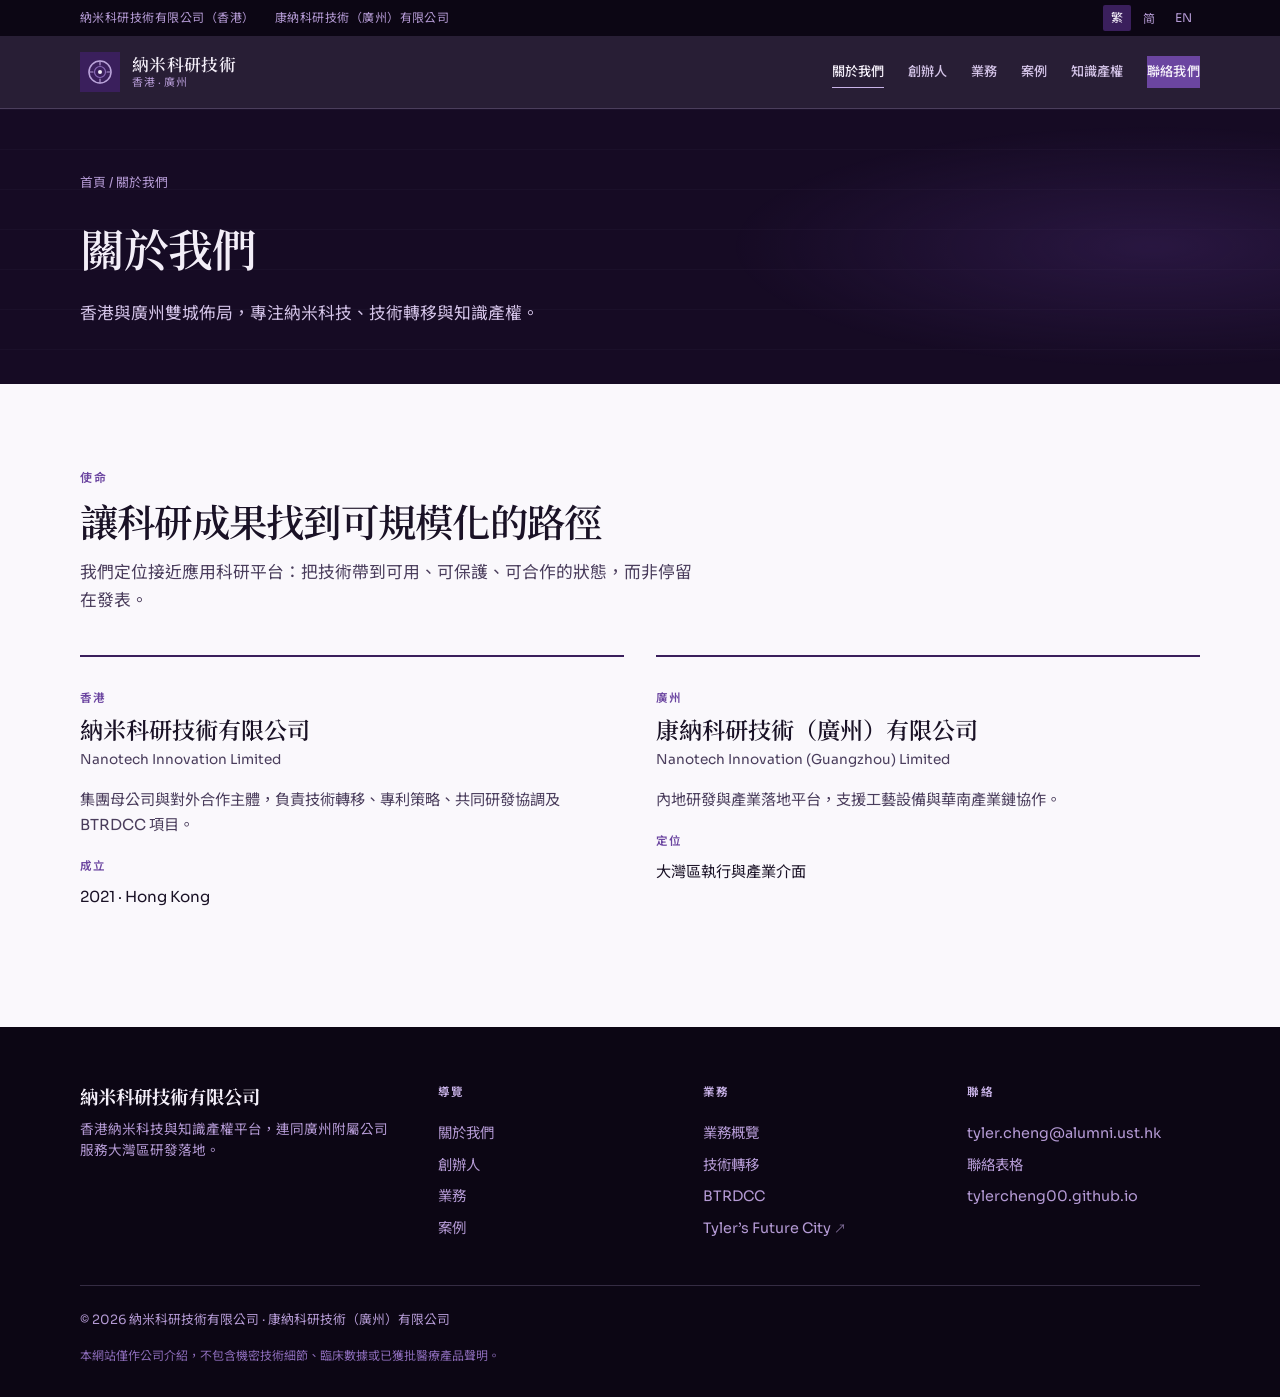
==== commit c6065008: "Slim nav, founder portrait, Future City link, case medical terms - Main nav: About, Founder, Service" ====
--- a/nanotech/about.html
+++ b/nanotech/about.html
@@ -56,8 +56,6 @@
         <a href="about.html" aria-current="page"><span class="zh-hant">關於我們</span><span class="zh-hans">关于我们</span><span class="en">About</span></a>
         <a href="founder.html"><span class="zh-hant">創辦人</span><span class="zh-hans">创办人</span><span class="en">Founder</span></a>
         <a href="services.html"><span class="zh-hant">業務</span><span class="zh-hans">业务</span><span class="en">Services</span></a>
-        <a href="technology-transfer.html"><span class="zh-hant">技術轉移</span><span class="zh-hans">技术转移</span><span class="en">Tech transfer</span></a>
-        <a href="btrdcc.html">BTRDCC</a>
         <a href="case-study.html"><span class="zh-hant">案例</span><span class="zh-hans">案例</span><span class="en">Case study</span></a>
         <a href="patents.html"><span class="zh-hant">知識產權</span><span class="zh-hans">知识产权</span><span class="en">IP</span></a>
         <a class="nav-cta" href="contact.html"><span class="zh-hant">聯絡我們</span><span class="zh-hans">联系我们</span><span class="en">Contact</span></a>
@@ -145,10 +143,11 @@
           <a href="case-study.html"><span class="zh-hant">案例</span><span class="zh-hans">案例</span><span class="en">Case study</span></a>
         </div>
         <div class="footer-col">
-          <h4><span class="zh-hant">項目</span><span class="zh-hans">项目</span><span class="en">Projects</span></h4>
+          <h4><span class="zh-hant">業務</span><span class="zh-hans">业务</span><span class="en">Services</span></h4>
+          <a href="services.html"><span class="zh-hant">業務概覽</span><span class="zh-hans">业务概览</span><span class="en">Overview</span></a>
           <a href="technology-transfer.html"><span class="zh-hant">技術轉移</span><span class="zh-hans">技术转移</span><span class="en">Tech transfer</span></a>
-          <a class="ext-link" href="https://tylercheng00.github.io/biotech-medtech/#btrdcc" target="_blank" rel="noopener noreferrer">BTRDCC</a>
-          <a href="patents.html"><span class="zh-hant">知識產權</span><span class="zh-hans">知识产权</span><span class="en">IP</span></a>
+          <a href="btrdcc.html">BTRDCC</a>
+          <a class="ext-link" href="https://tyler-future-city.apps.grok.bot" target="_blank" rel="noopener noreferrer">Tyler’s Future City</a>
         </div>
         <div class="footer-col">
           <h4><span class="zh-hant">聯絡</span><span class="zh-hans">联络</span><span class="en">Contact</span></h4>
--- a/nanotech/css/styles.css
+++ b/nanotech/css/styles.css
@@ -443,6 +443,17 @@
   transform: translateY(-2px);
 }
 
+.section .btn-ghost {
+  border: 1px solid rgba(58, 31, 92, 0.25);
+  color: var(--purple-700);
+}
+
+.section .btn-ghost:hover {
+  border-color: var(--purple-500);
+  background: rgba(107, 69, 160, 0.06);
+}
+
+
 .btn-dark {
   background: var(--purple-700);
   color: var(--mist);
@@ -617,6 +628,11 @@
   font-size: 0.85rem;
   color: var(--ink-soft);
   margin-bottom: 1rem;
+}
+
+/* English h3 already shows the legal name — hide duplicate subtitle */
+html[lang="en"] .entity .entity-en {
+  display: none !important;
 }
 
 .entity p {
@@ -1288,11 +1304,19 @@
 
 .founder-card {
   display: grid;
-  grid-template-columns: 160px 1fr;
+  grid-template-columns: minmax(180px, 240px) 1fr;
   gap: 2rem;
   align-items: start;
   padding: 2rem 0;
   border-top: 2px solid var(--purple-700);
+}
+
+.founder-photo {
+  width: 100%;
+  aspect-ratio: 4 / 5;
+  object-fit: cover;
+  object-position: center top;
+  background: var(--purple-850);
 }
 
 .founder-mark {
@@ -1412,21 +1436,25 @@
 .case-stage-controls {
   position: absolute;
   left: 1rem;
+  right: 1rem;
   bottom: 1rem;
   z-index: 2;
   display: flex;
-  gap: 0.75rem;
+  flex-wrap: wrap;
+  gap: 0.65rem 0.85rem;
   align-items: center;
+  max-width: calc(100% - 2rem);
 }
 
 .case-legend {
   display: flex;
-  gap: 1rem;
+  flex-wrap: wrap;
+  gap: 0.5rem 0.85rem;
   font-size: 0.75rem;
   color: var(--purple-200);
 }
 
-.case-legend span::before {
+.case-legend > span::before {
   content: "";
   display: inline-block;
   width: 8px;
@@ -1436,9 +1464,9 @@
   vertical-align: middle;
 }
 
-.case-legend .tumour::before { background: #c45c8a; }
-.case-legend .healthy::before { background: #6b8cae; }
-.case-legend .nano::before { background: #e8d7ff; }
+.case-legend > .tumour::before { background: #c45c8a; }
+.case-legend > .healthy::before { background: #6b8cae; }
+.case-legend > .nano::before { background: #e8d7ff; }
 
 .ext-link::after {
   content: " ↗";
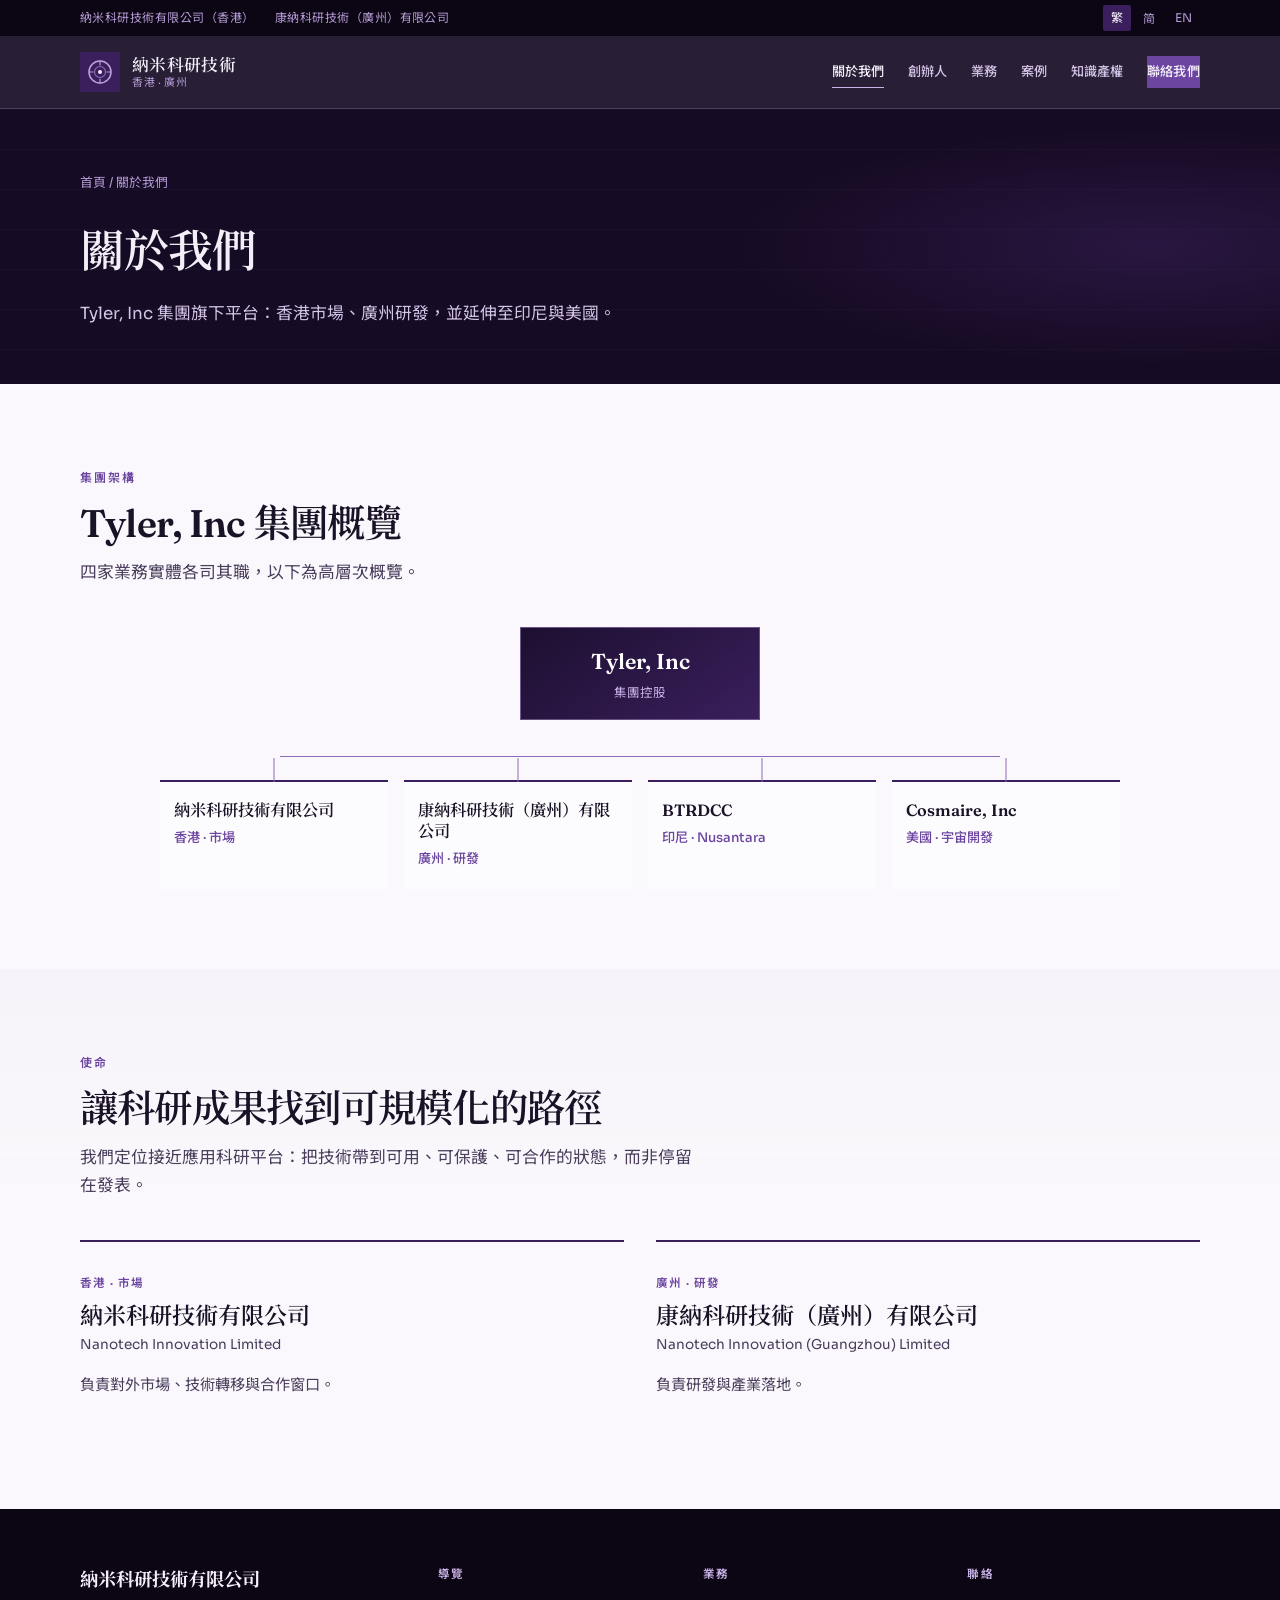
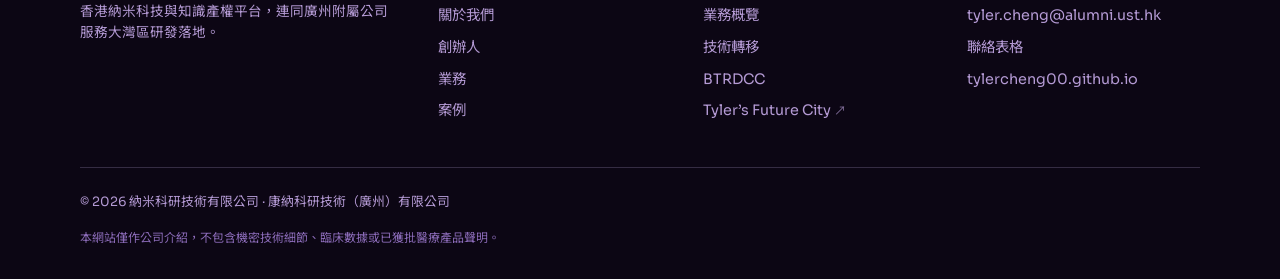
==== commit e2723c89: "Add high-level Tyler, Inc group org chart on About Show holding company with HK market, Guangzhou R&" ====
--- a/nanotech/about.html
+++ b/nanotech/about.html
@@ -71,12 +71,64 @@
         <h1 class="zh-hant">關於我們</h1>
         <h1 class="zh-hans">关于我们</h1>
         <h1 class="en">About us</h1>
-        <p class="zh-hant">香港與廣州雙城佈局，專注納米科技、技術轉移與知識產權。</p>
-        <p class="zh-hans">香港与广州双城布局，专注纳米科技、技术转移与知识产权。</p>
-        <p class="en">A Hong Kong–Guangzhou footprint focused on nanotech, technology transfer and IP.</p>
+        <p class="zh-hant">Tyler, Inc 集團旗下平台：香港市場、廣州研發，並延伸至印尼與美國。</p>
+        <p class="zh-hans">Tyler, Inc 集团旗下平台：香港市场、广州研发，并延伸至印尼与美国。</p>
+        <p class="en">Part of the Tyler, Inc group — Hong Kong market, Guangzhou R&amp;D, plus Indonesia and the U.S.</p>
       </div>
     </section>
-    <section class="section">
+    <section class="section" id="group">
+      <div class="container">
+        <div class="section-head reveal">
+          <span class="section-label"><span class="zh-hant">集團架構</span><span class="zh-hans">集团架构</span><span class="en">Group structure</span></span>
+          <h2 class="section-title zh-hant">Tyler, Inc 集團概覽</h2>
+          <h2 class="section-title zh-hans">Tyler, Inc 集团概览</h2>
+          <h2 class="section-title en">Tyler, Inc at a glance</h2>
+          <p class="section-lead zh-hant">四家業務實體各司其職，以下為高層次概覽。</p>
+          <p class="section-lead zh-hans">四家业务实体各司其职，以下为高层次概览。</p>
+          <p class="section-lead en">Four operating entities — a high-level overview only.</p>
+        </div>
+
+        <div class="org-chart reveal" role="img" aria-label="Tyler, Inc group organisation chart">
+          <div class="org-parent">
+            <span class="org-name">Tyler, Inc</span>
+            <span class="org-meta zh-hant">集團控股</span>
+            <span class="org-meta zh-hans">集团控股</span>
+            <span class="org-meta en">Holding group</span>
+          </div>
+          <ul class="org-children">
+            <li>
+              <span class="org-name zh-hant">納米科研技術有限公司</span>
+              <span class="org-name zh-hans">纳米科研技术有限公司</span>
+              <span class="org-name en">Nanotech Innovation Limited</span>
+              <span class="org-meta zh-hant">香港 · 市場</span>
+              <span class="org-meta zh-hans">香港 · 市场</span>
+              <span class="org-meta en">Hong Kong · Market</span>
+            </li>
+            <li>
+              <span class="org-name zh-hant">康納科研技術（廣州）有限公司</span>
+              <span class="org-name zh-hans">康纳科研技术（广州）有限公司</span>
+              <span class="org-name en">Nanotech Innovation (Guangzhou) Limited</span>
+              <span class="org-meta zh-hant">廣州 · 研發</span>
+              <span class="org-meta zh-hans">广州 · 研发</span>
+              <span class="org-meta en">Guangzhou · R&amp;D</span>
+            </li>
+            <li>
+              <span class="org-name">BTRDCC</span>
+              <span class="org-meta zh-hant">印尼 · Nusantara</span>
+              <span class="org-meta zh-hans">印尼 · Nusantara</span>
+              <span class="org-meta en">Indonesia · Nusantara</span>
+            </li>
+            <li>
+              <span class="org-name">Cosmaire, Inc</span>
+              <span class="org-meta zh-hant">美國 · 宇宙開發</span>
+              <span class="org-meta zh-hans">美国 · 宇宙开发</span>
+              <span class="org-meta en">United States · Space</span>
+            </li>
+          </ul>
+        </div>
+      </div>
+    </section>
+    <section class="section section-alt">
       <div class="container">
         <div class="section-head reveal">
           <span class="section-label"><span class="zh-hant">使命</span><span class="zh-hans">使命</span><span class="en">Mission</span></span>
@@ -89,34 +141,24 @@
         </div>
         <div class="entities">
           <article class="entity reveal" id="hk">
-            <div class="entity-tag"><span class="zh-hant">香港</span><span class="zh-hans">香港</span><span class="en">Hong Kong</span></div>
+            <div class="entity-tag"><span class="zh-hant">香港 · 市場</span><span class="zh-hans">香港 · 市场</span><span class="en">Hong Kong · Market</span></div>
             <h3 class="zh-hant">納米科研技術有限公司</h3>
             <h3 class="zh-hans">纳米科研技术有限公司</h3>
             <h3 class="en">Nanotech Innovation Limited</h3>
             <p class="entity-en">Nanotech Innovation Limited</p>
-            <p class="zh-hant">集團母公司與對外合作主體，負責技術轉移、專利策略、共同研發協調及 BTRDCC 項目。</p>
-            <p class="zh-hans">集团母公司与对外合作主体，负责技术转移、专利策略、共同研发协调及 BTRDCC 项目。</p>
-            <p class="en">Parent company for technology transfer, patent strategy, co-development and BTRDCC.</p>
-            <dl>
-              <dt><span class="zh-hant">成立</span><span class="zh-hans">成立</span><span class="en">Founded</span></dt>
-              <dd>2021 · Hong Kong</dd>
-            </dl>
+            <p class="zh-hant">負責對外市場、技術轉移與合作窗口。</p>
+            <p class="zh-hans">负责对外市场、技术转移与合作窗口。</p>
+            <p class="en">Market-facing entity for partnerships and technology transfer.</p>
           </article>
           <article class="entity reveal" id="gz">
-            <div class="entity-tag"><span class="zh-hant">廣州</span><span class="zh-hans">广州</span><span class="en">Guangzhou</span></div>
+            <div class="entity-tag"><span class="zh-hant">廣州 · 研發</span><span class="zh-hans">广州 · 研发</span><span class="en">Guangzhou · R&amp;D</span></div>
             <h3 class="zh-hant">康納科研技術（廣州）有限公司</h3>
             <h3 class="zh-hans">康纳科研技术（广州）有限公司</h3>
             <h3 class="en">Nanotech Innovation (Guangzhou) Limited</h3>
             <p class="entity-en">Nanotech Innovation (Guangzhou) Limited</p>
-            <p class="zh-hant">內地研發與產業落地平台，支援工藝設備與華南產業鏈協作。</p>
-            <p class="zh-hans">内地研发与产业落地平台，支援工艺设备与华南产业链协作。</p>
-            <p class="en">Mainland R&amp;D and industrialisation platform for process know-how and South China partnerships.</p>
-            <dl>
-              <dt><span class="zh-hant">定位</span><span class="zh-hans">定位</span><span class="en">Role</span></dt>
-              <dd class="zh-hant">大灣區執行與產業介面</dd>
-              <dd class="zh-hans">大湾区执行与产业界面</dd>
-              <dd class="en">Greater Bay Area execution interface</dd>
-            </dl>
+            <p class="zh-hant">負責研發與產業落地。</p>
+            <p class="zh-hans">负责研发与产业落地。</p>
+            <p class="en">R&amp;D and industrialisation platform.</p>
           </article>
         </div>
       </div>
--- a/nanotech/css/styles.css
+++ b/nanotech/css/styles.css
@@ -659,6 +659,98 @@
   margin-bottom: 0.35rem;
 }
 
+.section-alt {
+  background:
+    linear-gradient(180deg, rgba(243, 238, 248, 0.55), transparent 40%),
+    var(--paper);
+}
+
+/* —— Group org chart —— */
+.org-chart {
+  max-width: 960px;
+  margin: 0 auto;
+  text-align: center;
+}
+
+.org-parent {
+  display: inline-grid;
+  gap: 0.2rem;
+  padding: 1rem 1.75rem;
+  background: linear-gradient(145deg, var(--purple-850), var(--purple-700));
+  color: var(--mist);
+  border: 1px solid var(--line-strong);
+  min-width: min(100%, 240px);
+}
+
+.org-parent .org-name {
+  font-family: var(--font-display);
+  font-size: 1.35rem;
+  font-weight: 600;
+  color: #fff;
+}
+
+.org-parent .org-meta {
+  font-size: 0.78rem;
+  letter-spacing: 0.08em;
+  text-transform: uppercase;
+  color: var(--lilac);
+}
+
+.org-children {
+  display: grid;
+  grid-template-columns: repeat(4, 1fr);
+  gap: 1rem;
+  margin-top: 2.25rem;
+  position: relative;
+  padding-top: 1.5rem;
+}
+
+.org-children::before {
+  content: "";
+  position: absolute;
+  top: 0;
+  left: 12.5%;
+  right: 12.5%;
+  height: 1px;
+  background: var(--purple-400);
+}
+
+.org-children li {
+  position: relative;
+  display: grid;
+  gap: 0.35rem;
+  align-content: start;
+  padding: 1.1rem 0.9rem 1.2rem;
+  border-top: 2px solid var(--purple-700);
+  background: rgba(255, 255, 255, 0.55);
+  text-align: left;
+}
+
+.org-children li::before {
+  content: "";
+  position: absolute;
+  top: -1.5rem;
+  left: 50%;
+  width: 1px;
+  height: 1.5rem;
+  background: var(--purple-400);
+  transform: translateX(-50%);
+}
+
+.org-children .org-name {
+  font-family: var(--font-display);
+  font-size: 1.02rem;
+  font-weight: 600;
+  line-height: 1.3;
+  color: var(--ink);
+}
+
+.org-children .org-meta {
+  font-size: 0.82rem;
+  color: var(--purple-500);
+  font-weight: 500;
+}
+
 /* —— Feature split —— */
 .split {
   display: grid;
@@ -1159,6 +1251,15 @@
   .split,
   .contact-grid {
     grid-template-columns: 1fr;
+  }
+
+  .org-children {
+    grid-template-columns: 1fr 1fr;
+  }
+
+  .org-children::before {
+    left: 25%;
+    right: 25%;
   }
 
   .spotlight-grid {
@@ -1219,6 +1320,17 @@
     grid-template-columns: 1fr;
   }
 
+  .org-children {
+    grid-template-columns: 1fr;
+    padding-top: 0;
+    margin-top: 1.25rem;
+  }
+
+  .org-children::before,
+  .org-children li::before {
+    display: none;
+  }
+
   .pillar {
     border-right: none;
     border-bottom: 1px solid var(--line);
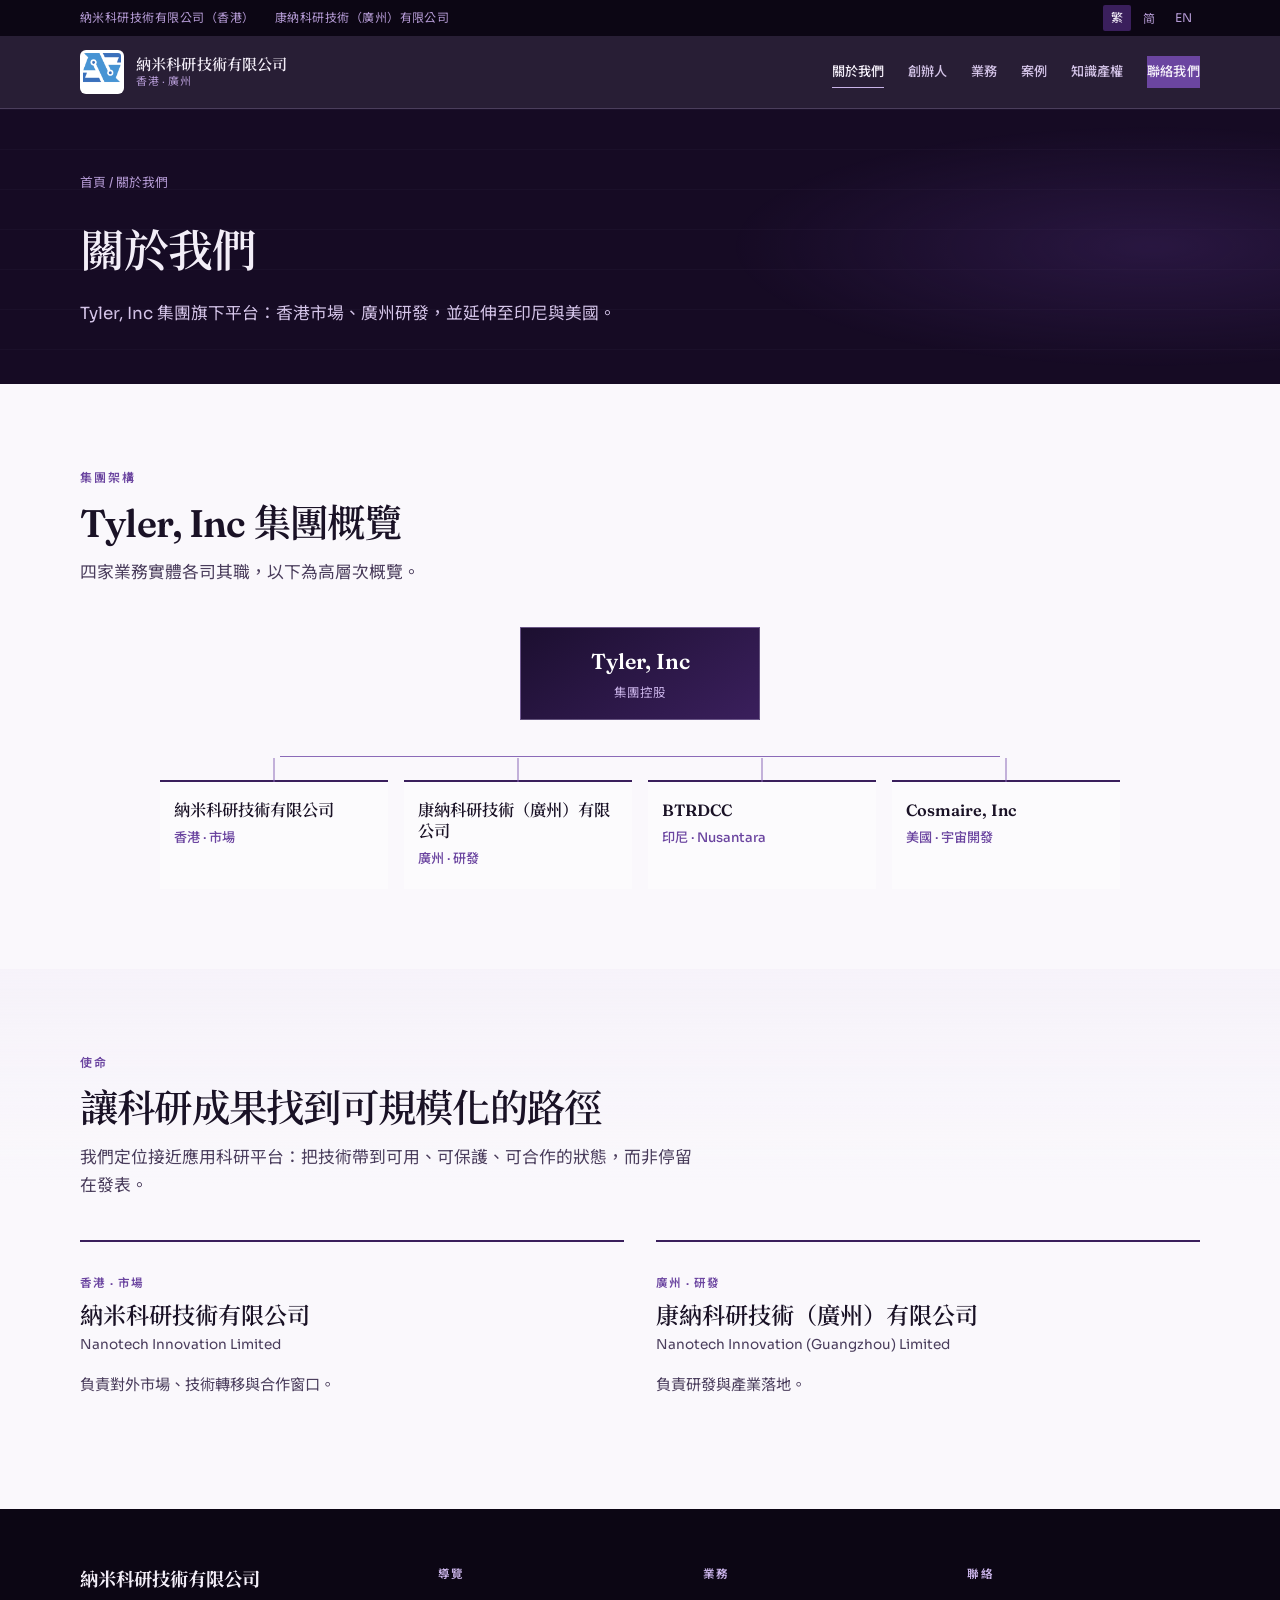
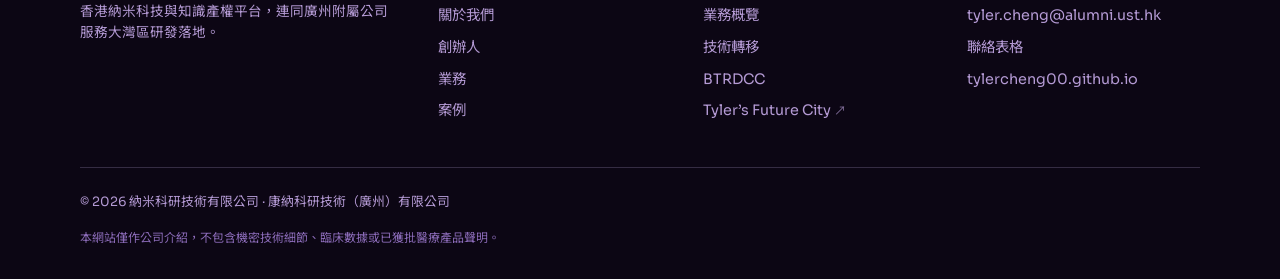
==== commit d410cdce: "Use official HKYBA logo and full company name on home Replace placeholder mark with Nanotech Innovat" ====
--- a/nanotech/about.html
+++ b/nanotech/about.html
@@ -17,7 +17,7 @@
   <link rel="preconnect" href="https://fonts.gstatic.com" crossorigin />
   <link href="https://fonts.googleapis.com/css2?family=Fraunces:opsz,wght@9..144,500;9..144,600;9..144,700&family=Noto+Sans+SC:wght@400;500;600;700&family=Noto+Sans+TC:wght@400;500;600;700&family=Noto+Serif+TC:wght@500;600;700&family=Sora:wght@400;500;600;700&display=swap" rel="stylesheet" />
   <link rel="stylesheet" href="css/styles.css" />
-  <link rel="icon" href="assets/logo.svg" type="image/svg+xml" />
+  <link rel="icon" href="assets/favicon.png" type="image/png" />
 </head>
 <body>
   <div class="topbar">
@@ -41,11 +41,11 @@
   <header class="site-header">
     <div class="container nav">
       <a class="logo" href="index.html">
-        <img class="logo-mark" src="assets/logo.svg" alt="" width="40" height="40" />
+        <img class="logo-mark" src="assets/logo-mark.png" alt="" width="40" height="40" />
         <span class="logo-text">
-          <strong class="zh-hant">納米科研技術</strong>
-          <strong class="zh-hans">纳米科研技术</strong>
-          <strong class="en">Nanotech Innovation</strong>
+          <strong class="zh-hant">納米科研技術有限公司</strong>
+          <strong class="zh-hans">纳米科研技术有限公司</strong>
+          <strong class="en">Nanotech Innovation Limited</strong>
           <small class="zh-hant">香港 · 廣州</small>
           <small class="zh-hans">香港 · 广州</small>
           <small class="en">Hong Kong · Guangzhou</small>
--- a/nanotech/css/styles.css
+++ b/nanotech/css/styles.css
@@ -165,9 +165,13 @@
 }
 
 .logo-mark {
-  width: 40px;
-  height: 40px;
+  width: 44px;
+  height: 44px;
   flex-shrink: 0;
+  object-fit: contain;
+  background: #fff;
+  border-radius: 6px;
+  padding: 3px;
 }
 
 .logo-text {
@@ -179,8 +183,8 @@
 .logo-text strong {
   font-family: var(--font-display);
   font-weight: 600;
-  font-size: 1.05rem;
-  letter-spacing: 0.02em;
+  font-size: 0.95rem;
+  letter-spacing: 0.01em;
 }
 
 .logo-text small {
@@ -366,14 +370,26 @@
   }
 }
 
+.hero-logo {
+  width: clamp(96px, 16vw, 148px);
+  height: auto;
+  margin-bottom: 1.1rem;
+  background: #fff;
+  border-radius: 12px;
+  padding: 0.55rem;
+  box-shadow: 0 12px 40px rgba(12, 6, 20, 0.35);
+  animation: hero-rise 0.9s var(--ease) both;
+}
+
 .hero-brand {
   font-family: var(--font-display);
-  font-size: clamp(2.6rem, 7vw, 4.4rem);
-  font-weight: 600;
-  line-height: 1.08;
+  font-size: clamp(2.1rem, 5.5vw, 3.6rem);
+  font-weight: 600;
+  line-height: 1.12;
   letter-spacing: -0.02em;
   margin-bottom: 0.35rem;
   color: #fff;
+  max-width: 16ch;
 }
 
 .hero-brand-en {
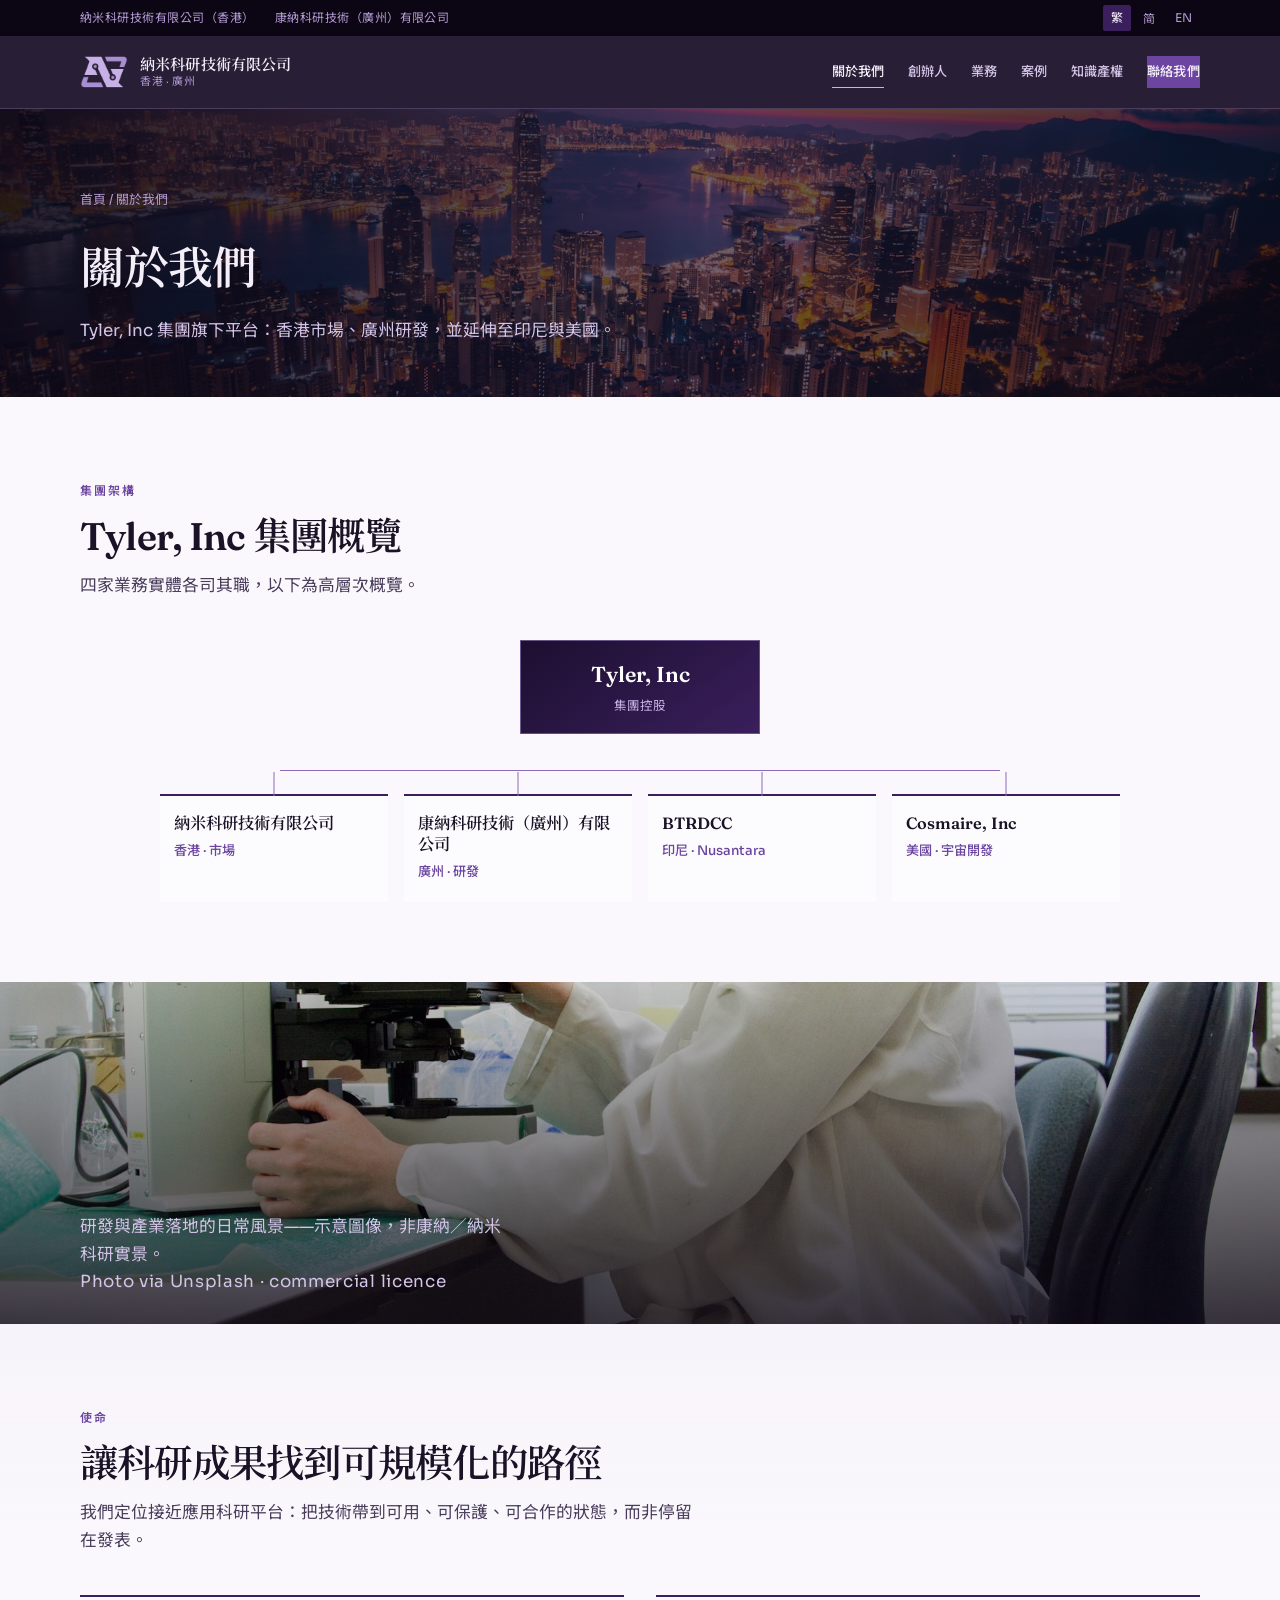
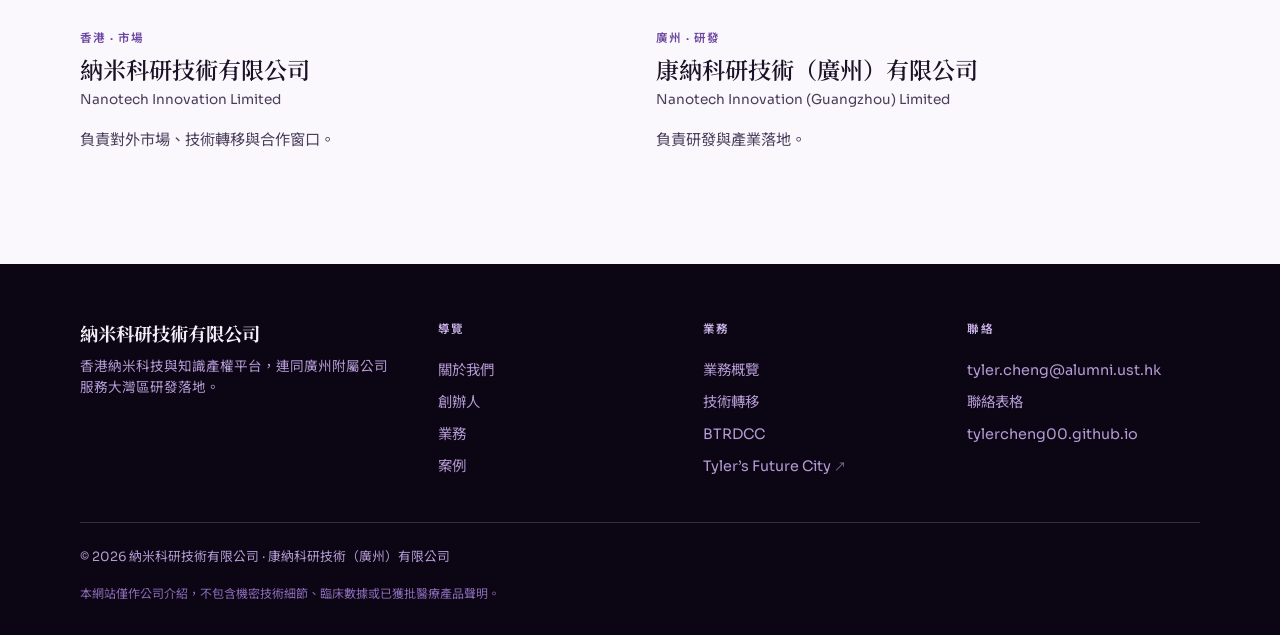
==== commit 19c7bcd4: "Add licensed Unsplash photos across Nanotech pages Place authentic lab, research and Hong Kong skyli" ====
--- a/nanotech/about.html
+++ b/nanotech/about.html
@@ -65,7 +65,9 @@
 
   <main>
 
-    <section class="page-hero">
+    <!-- Photo: Unsplash city-skyline.jpg (Hong Kong) — see assets/media/CREDITS.md -->
+    <section class="page-hero has-photo">
+      <div class="page-hero-photo" aria-hidden="true" style="background-image:url('assets/media/city-skyline.jpg')"></div>
       <div class="container">
         <div class="breadcrumb"><a href="index.html"><span class="zh-hant">首頁</span><span class="zh-hans">首页</span><span class="en">Home</span></a> / <span class="zh-hant">關於我們</span><span class="zh-hans">关于我们</span><span class="en">About</span></div>
         <h1 class="zh-hant">關於我們</h1>
@@ -126,6 +128,15 @@
             </li>
           </ul>
         </div>
+      </div>
+    </section>
+    <!-- Photo: Unsplash lab-workspace.jpg — see assets/media/CREDITS.md -->
+    <section class="photo-band reveal" style="background-image:url('assets/media/lab-workspace.jpg')">
+      <div class="container">
+        <p class="zh-hant">研發與產業落地的日常風景——示意圖像，非康納／納米科研實景。</p>
+        <p class="zh-hans">研发与产业落地的日常风景——示意图像，非康纳／纳米科研实景。</p>
+        <p class="en">Everyday R&amp;D atmosphere — illustrative only, not our Guangzhou or Hong Kong facilities.</p>
+        <p class="photo-credit">Photo via Unsplash · commercial licence</p>
       </div>
     </section>
     <section class="section section-alt">
--- a/nanotech/css/styles.css
+++ b/nanotech/css/styles.css
@@ -165,13 +165,11 @@
 }
 
 .logo-mark {
-  width: 44px;
-  height: 44px;
+  width: 48px;
+  height: 48px;
   flex-shrink: 0;
   object-fit: contain;
-  background: #fff;
-  border-radius: 6px;
-  padding: 3px;
+  background: transparent;
 }
 
 .logo-text {
@@ -307,6 +305,29 @@
     linear-gradient(165deg, var(--purple-900) 0%, var(--purple-950) 45%, #0a0412 100%);
 }
 
+.hero-photo {
+  position: absolute;
+  inset: 0;
+  background-size: cover;
+  background-position: center;
+  transform: scale(1.04);
+  animation: hero-photo-drift 22s var(--ease) alternate infinite;
+}
+
+.hero-photo::after {
+  content: "";
+  position: absolute;
+  inset: 0;
+  background:
+    linear-gradient(105deg, rgba(12, 6, 20, 0.88) 0%, rgba(12, 6, 20, 0.55) 48%, rgba(22, 11, 36, 0.72) 100%),
+    linear-gradient(180deg, rgba(12, 6, 20, 0.25) 0%, rgba(12, 6, 20, 0.75) 100%);
+}
+
+@keyframes hero-photo-drift {
+  from { transform: scale(1.04) translate3d(0, 0, 0); }
+  to { transform: scale(1.08) translate3d(-1.2%, -0.6%, 0); }
+}
+
 .hero-pattern {
   position: absolute;
   inset: 0;
@@ -368,17 +389,6 @@
     opacity: 1;
     transform: translateY(0);
   }
-}
-
-.hero-logo {
-  width: clamp(96px, 16vw, 148px);
-  height: auto;
-  margin-bottom: 1.1rem;
-  background: #fff;
-  border-radius: 12px;
-  padding: 0.55rem;
-  box-shadow: 0 12px 40px rgba(12, 6, 20, 0.35);
-  animation: hero-rise 0.9s var(--ease) both;
 }
 
 .hero-brand {
@@ -958,6 +968,13 @@
   overflow: hidden;
 }
 
+.page-hero.has-photo {
+  min-height: 18rem;
+  display: flex;
+  align-items: flex-end;
+  padding: 5rem 0 3.25rem;
+}
+
 .page-hero::before {
   content: "";
   position: absolute;
@@ -969,8 +986,86 @@
   opacity: 0.8;
 }
 
+.page-hero.has-photo::before {
+  opacity: 0;
+}
+
+.page-hero-photo {
+  position: absolute;
+  inset: 0;
+  background-size: cover;
+  background-position: center;
+}
+
+.page-hero-photo::after {
+  content: "";
+  position: absolute;
+  inset: 0;
+  background:
+    linear-gradient(100deg, rgba(12, 6, 20, 0.9) 0%, rgba(22, 11, 36, 0.62) 55%, rgba(12, 6, 20, 0.78) 100%);
+}
+
 .page-hero .container {
   position: relative;
+}
+
+/* —— Full-bleed atmosphere band —— */
+.photo-band {
+  position: relative;
+  min-height: clamp(14rem, 38vh, 22rem);
+  background-size: cover;
+  background-position: center;
+  color: var(--mist);
+  display: flex;
+  align-items: flex-end;
+  overflow: hidden;
+}
+
+.photo-band::before {
+  content: "";
+  position: absolute;
+  inset: 0;
+  background:
+    linear-gradient(180deg, rgba(12, 6, 20, 0.15) 0%, rgba(12, 6, 20, 0.78) 100%);
+}
+
+.photo-band .container {
+  position: relative;
+  padding-bottom: 1.75rem;
+  padding-top: 4rem;
+}
+
+.photo-band p {
+  max-width: 36ch;
+  font-size: 1.05rem;
+  color: var(--purple-200);
+  margin: 0;
+}
+
+.photo-credit {
+  margin-top: 0.65rem;
+  font-size: 0.68rem;
+  letter-spacing: 0.04em;
+  color: var(--purple-400);
+}
+
+.split-visual img {
+  width: 100%;
+  height: 100%;
+  min-height: 280px;
+  object-fit: cover;
+  display: block;
+}
+
+.split-visual.has-photo {
+  background: none;
+  padding: 0;
+  overflow: hidden;
+  min-height: 280px;
+}
+
+.split-visual.has-photo::after {
+  display: none;
 }
 
 .page-hero h1 {
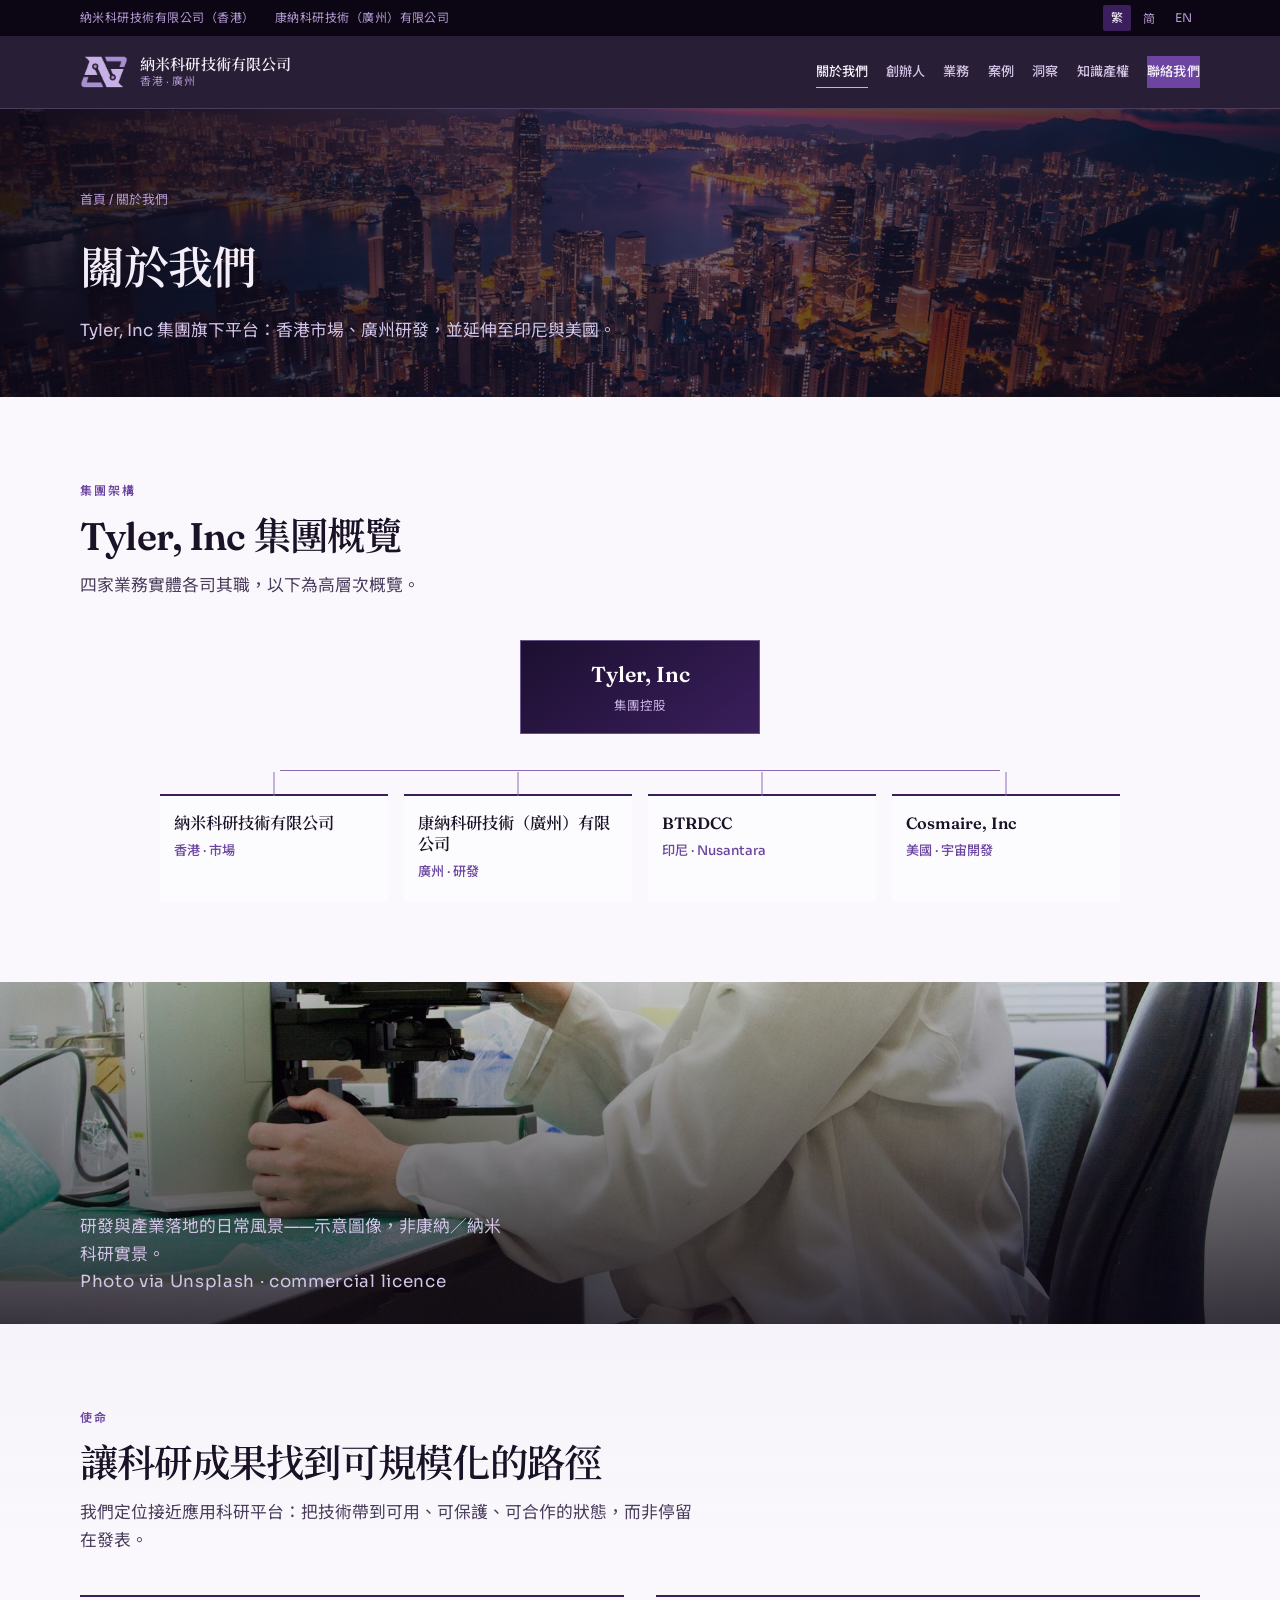
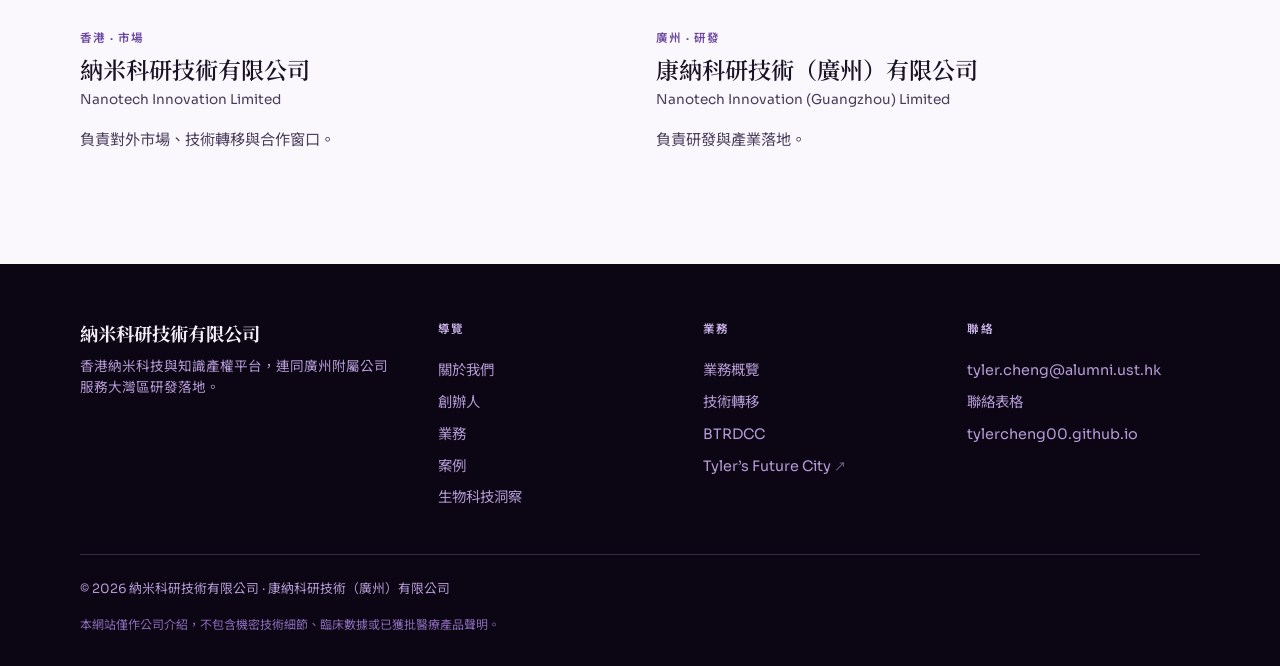
==== commit 1b805c69: "Add Biotech Insights page with curated industry reading New top-level nav item (洞察 / Insights) and i" ====
--- a/nanotech/about.html
+++ b/nanotech/about.html
@@ -57,6 +57,7 @@
         <a href="founder.html"><span class="zh-hant">創辦人</span><span class="zh-hans">创办人</span><span class="en">Founder</span></a>
         <a href="services.html"><span class="zh-hant">業務</span><span class="zh-hans">业务</span><span class="en">Services</span></a>
         <a href="case-study.html"><span class="zh-hant">案例</span><span class="zh-hans">案例</span><span class="en">Case study</span></a>
+        <a href="insights.html"><span class="zh-hant">洞察</span><span class="zh-hans">洞察</span><span class="en">Insights</span></a>
         <a href="patents.html"><span class="zh-hant">知識產權</span><span class="zh-hans">知识产权</span><span class="en">IP</span></a>
         <a class="nav-cta" href="contact.html"><span class="zh-hant">聯絡我們</span><span class="zh-hans">联系我们</span><span class="en">Contact</span></a>
       </nav>
@@ -194,6 +195,7 @@
           <a href="founder.html"><span class="zh-hant">創辦人</span><span class="zh-hans">创办人</span><span class="en">Founder</span></a>
           <a href="services.html"><span class="zh-hant">業務</span><span class="zh-hans">业务</span><span class="en">Services</span></a>
           <a href="case-study.html"><span class="zh-hant">案例</span><span class="zh-hans">案例</span><span class="en">Case study</span></a>
+          <a href="insights.html"><span class="zh-hant">生物科技洞察</span><span class="zh-hans">生物科技洞察</span><span class="en">Biotech Insights</span></a>
         </div>
         <div class="footer-col">
           <h4><span class="zh-hant">業務</span><span class="zh-hans">业务</span><span class="en">Services</span></h4>
--- a/nanotech/css/styles.css
+++ b/nanotech/css/styles.css
@@ -196,12 +196,14 @@
 .nav-links {
   display: flex;
   align-items: center;
-  gap: 0.15rem 1.5rem;
+  gap: 0.15rem 1.15rem;
+  flex-wrap: wrap;
+  justify-content: flex-end;
 }
 
 .nav-links a {
   color: var(--purple-200);
-  font-size: 0.9rem;
+  font-size: 0.86rem;
   font-weight: 500;
   padding: 0.35rem 0;
   position: relative;
@@ -1066,6 +1068,86 @@
 
 .split-visual.has-photo::after {
   display: none;
+}
+
+/* —— Biotech Insights —— */
+.insights-jump {
+  display: flex;
+  flex-wrap: wrap;
+  gap: 0.75rem 1.5rem;
+  padding: 1.25rem 0 0;
+  margin-bottom: -0.5rem;
+}
+
+.insights-jump a {
+  font-size: 0.82rem;
+  font-weight: 600;
+  letter-spacing: 0.06em;
+  text-transform: uppercase;
+  color: var(--purple-600);
+  border-bottom: 1px solid transparent;
+  padding-bottom: 0.15rem;
+}
+
+.insights-jump a:hover {
+  color: var(--purple-800);
+  border-bottom-color: var(--purple-400);
+}
+
+.insight-list {
+  display: grid;
+  gap: 0;
+}
+
+.insight-item {
+  padding: 1.75rem 0;
+  border-top: 1px solid rgba(58, 31, 92, 0.12);
+}
+
+.insight-item:last-child {
+  border-bottom: 1px solid rgba(58, 31, 92, 0.12);
+}
+
+.insight-meta {
+  font-size: 0.72rem;
+  font-weight: 600;
+  letter-spacing: 0.1em;
+  text-transform: uppercase;
+  color: var(--purple-500);
+  margin-bottom: 0.45rem;
+}
+
+.insight-item h3 {
+  font-family: var(--font-display);
+  font-size: 1.25rem;
+  font-weight: 600;
+  line-height: 1.3;
+  margin-bottom: 0.55rem;
+  max-width: 42ch;
+}
+
+.insight-item p {
+  color: var(--ink-soft);
+  font-size: 0.95rem;
+  max-width: 62ch;
+  margin-bottom: 0.75rem;
+}
+
+.insight-item .ext-link,
+.insight-item a.ext-link {
+  font-size: 0.85rem;
+  font-weight: 600;
+  color: var(--purple-700);
+}
+
+.insight-item .ext-link:hover {
+  color: var(--purple-500);
+  text-decoration: underline;
+}
+
+.insight-commentary {
+  border-top: 2px solid var(--purple-700);
+  padding-top: 2rem;
 }
 
 .page-hero h1 {
